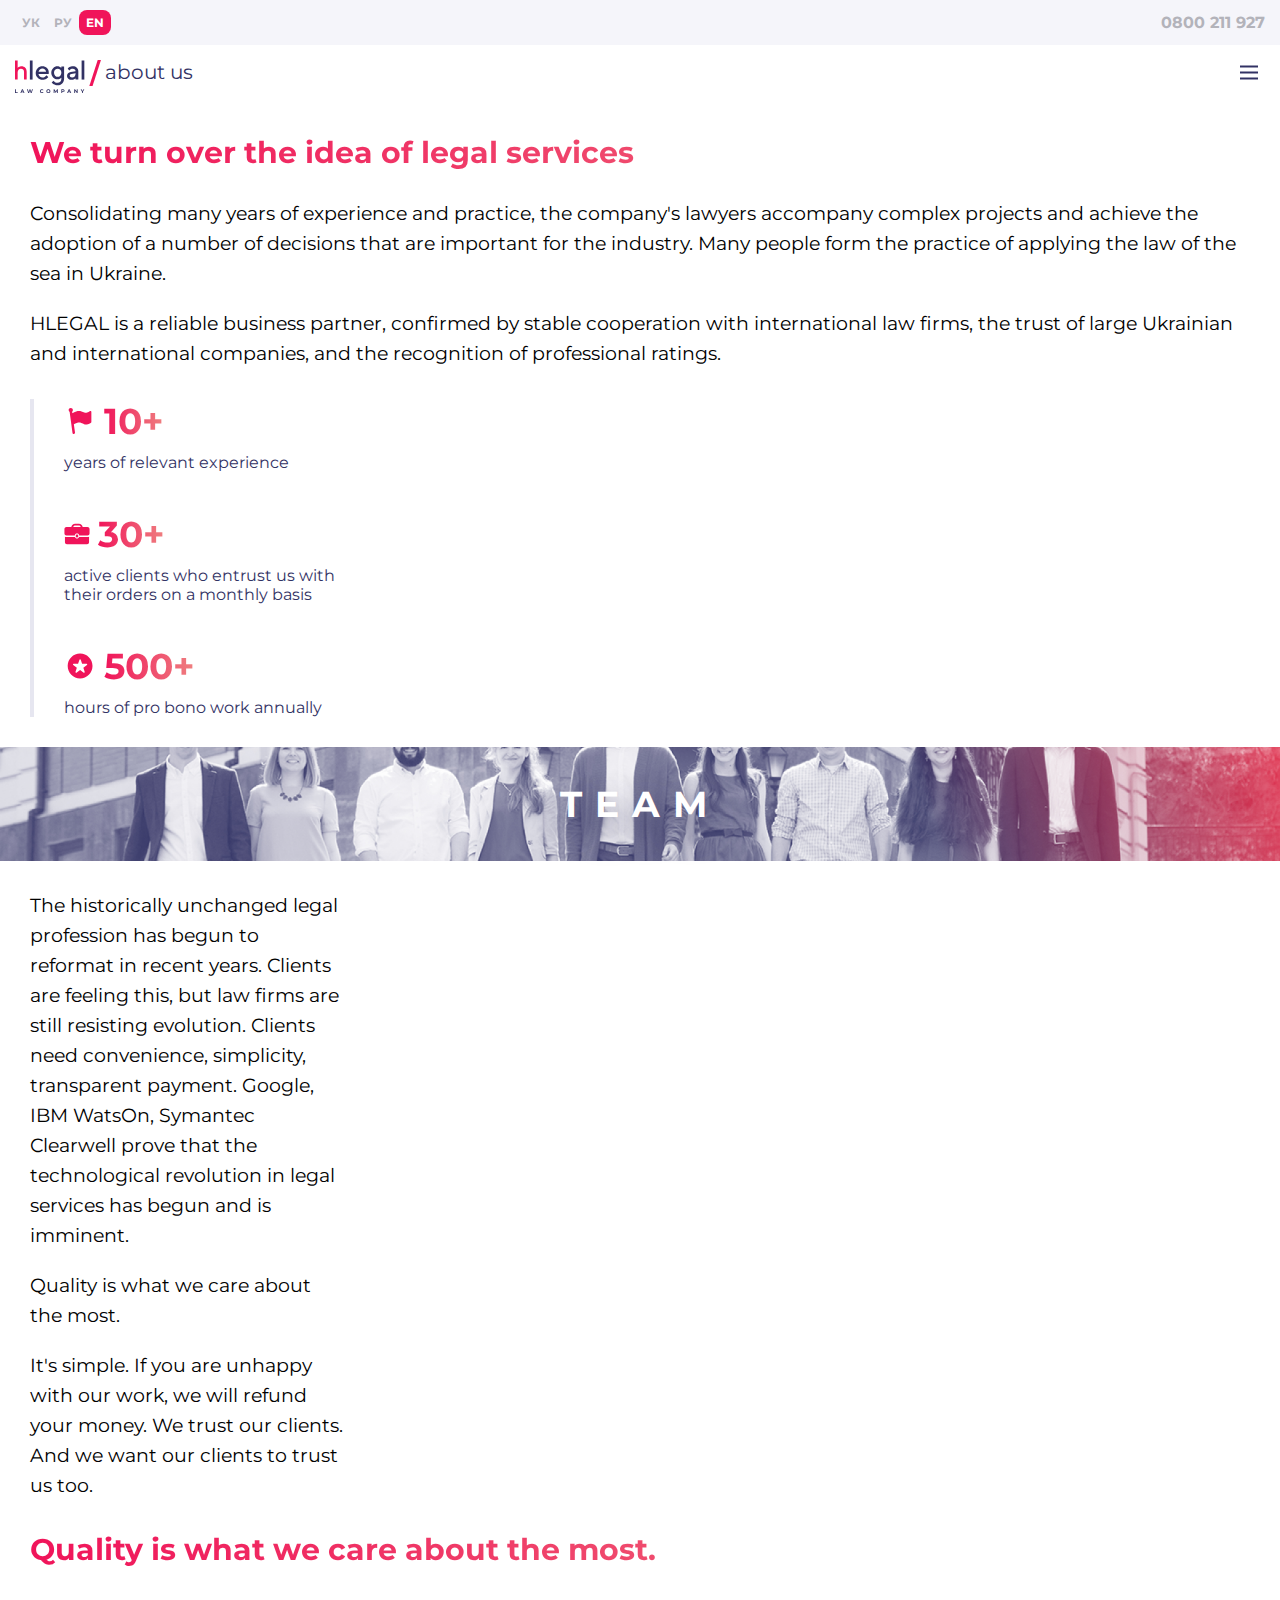
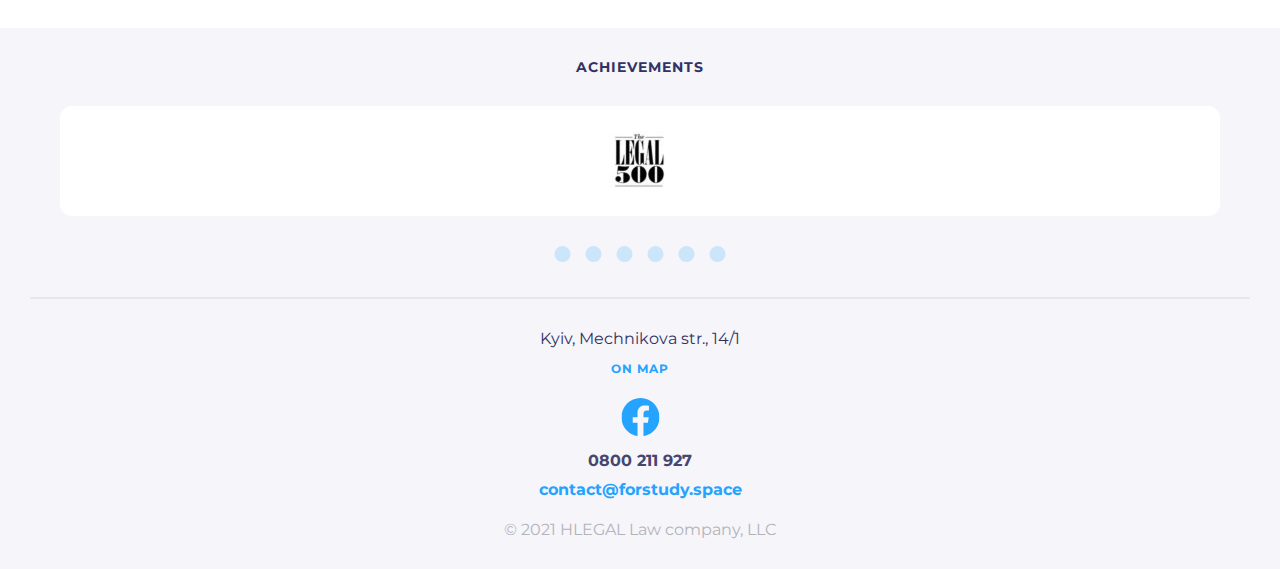
==== index.html @ 98429d93 "section-achievements footer" ====
<!DOCTYPE html>
<html lang="en">
<head>
    <meta charset="UTF-8">
    <meta name="viewport" content="width=device-width, initial-scale=1.0">
    <title>About Page</title>
    <link rel="stylesheet" href="./src/css/style.css">
</head>
<body>
    <header class="header">
        <div class="header-top">
            <div class="header-top-language">
                <ul class="language-list">
                    <li class="language-list-item">ук</li>
                    <li class="language-list-item">ру</li>
                    <li class="language-list-item language-list-item--active">en</li>
                </ul>
            </div>
            <div class="header-top-contact">
                <ul class="contact-list">
                    <svg xmlns="http://www.w3.org/2000/svg" width="6" height="7" viewBox="0 0 6 7" fill="none">
                      <circle cx="3" cy="3.5" r="3" fill="#E6E6F0"/>
                    </svg>
                    <li class="contact-list-item contact-list-item--address">
                        <a class="contact-list-item-link" href="#">Kyiv, Mechnikova str., 14/1</a>
                    </li>
                    <svg xmlns="http://www.w3.org/2000/svg" width="6" height="7" viewBox="0 0 6 7" fill="none">
                      <circle cx="3" cy="3.5" r="3" fill="#E6E6F0"/>
                    </svg>
                    <li class="contact-list-item contact-list-item--tel">
                        <a class="contact-list-item-link" href="tel:0800 211 927">0800 211 927</a>
                    </li>
                    <svg xmlns="http://www.w3.org/2000/svg" width="6" height="7" viewBox="0 0 6 7" fill="none">
                      <circle cx="3" cy="3.5" r="3" fill="#E6E6F0"/>
                    </svg>
                    <li class="contact-list-item contact-list-item--icon">
                        <a class="contact-list-item-link" href="">
                            <svg xmlns="http://www.w3.org/2000/svg" width="24" height="25" viewBox="0 0 24 25" fill="none">
                              <g clip-path="url(#clip0_169549_2924)">
                                <path d="M24 12.5733C24 5.90541 18.6274 0.5 12 0.5C5.37258 0.5 0 5.90541 0 12.5733C0 18.5995 4.38823 23.5943 10.125 24.5V16.0633H7.07813V12.5733H10.125V9.91343C10.125 6.88755 11.9165 5.21615 14.6576 5.21615C15.9705 5.21615 17.3438 5.45195 17.3438 5.45195V8.42313H15.8306C14.3399 8.42313 13.875 9.35379 13.875 10.3086V12.5733H17.2031L16.6711 16.0633H13.875V24.5C19.6118 23.5943 24 18.5995 24 12.5733Z" fill="#B3B3BA"/>
                              </g>
                              <defs>
                                <clipPath id="clip0_169549_2924">
                                  <rect width="24" height="24" fill="white" transform="translate(0 0.5)"/>
                                </clipPath>
                              </defs>
                            </svg>
                        </a>
                    </li>
                </ul>
            </div>
        </div>
        <div class="header-footer">
            <div class="header-footer-logo">
                <a href="#" class="logo-link">
                    <div class="logo-link-svg">
                        <svg class="logo-link-svg-element-1" xmlns="http://www.w3.org/2000/svg" width="70" height="25" viewBox="0 0 70 25" fill="none">
                          <path d="M2.64358 0H0V19.0926H2.64358V12.0094C2.64358 10.8111 2.94164 9.86583 3.53774 9.20012C4.13384 8.53441 4.95024 8.18824 5.96102 8.18824C6.82926 8.18824 7.55495 8.50778 8.13809 9.12024C8.72124 9.74601 9.01929 10.5315 9.01929 11.4769V19.1059H11.6758V11.4769C11.6758 9.71938 11.1964 8.3347 10.2374 7.29619C9.27846 6.25768 8.02146 5.73843 6.49233 5.73843C6.05173 5.73843 5.61114 5.79168 5.1835 5.91151C4.7429 6.03134 4.39301 6.16448 4.10792 6.31094C3.82283 6.45739 3.5507 6.61717 3.30448 6.80356C3.05826 6.98996 2.8898 7.12311 2.81205 7.20299C2.7343 7.28288 2.6695 7.33613 2.64358 7.37608V0Z" fill="#F0145A"/>
                          <path d="M17.5856 0H14.8604V19.0767H17.5856V0Z" fill="#323264"/>
                          <path d="M33.6598 13.4896L33.796 12.127C33.796 10.3011 33.1965 8.77493 31.9701 7.54857C30.7438 6.32221 29.2176 5.72266 27.3917 5.72266C25.5658 5.72266 23.9851 6.37672 22.677 7.68483C21.3689 8.99295 20.7148 10.5463 20.7148 12.3995C20.7148 14.3072 21.3962 15.9423 22.7315 17.305C24.0669 18.6676 25.6748 19.3489 27.528 19.3489C28.2365 19.3489 28.8906 19.2399 29.5446 19.0491C30.1987 18.8311 30.7438 18.6131 31.1253 18.3951C31.5341 18.1498 31.9429 17.8773 32.2971 17.5775C32.6514 17.2777 32.8967 17.0597 33.0057 16.9234C33.1147 16.7872 33.1965 16.7054 33.251 16.6236L31.4796 14.8522L31.0708 15.37C30.7983 15.6971 30.335 16.0241 29.6809 16.3784C28.9996 16.7327 28.291 16.8962 27.528 16.8962C26.4651 16.8962 25.5658 16.5691 24.8027 15.8878C24.0396 15.2065 23.5764 14.4162 23.4401 13.4896H33.6598ZM27.3917 8.03912C28.4 8.03912 29.2176 8.33889 29.8989 8.9112C30.553 9.51075 30.9618 10.2466 31.1253 11.1732H23.5491C23.7944 10.2466 24.2304 9.51075 24.9117 8.9112C25.5658 8.33889 26.4106 8.03912 27.3917 8.03912Z" fill="#323264"/>
                          <path d="M46.3695 18.286C46.3695 19.4852 46.0153 20.4662 45.2794 21.2293C44.5709 21.9651 43.6715 22.3467 42.5542 22.3467C42.0637 22.3467 41.5731 22.2649 41.1098 22.1286C40.6465 21.9924 40.2922 21.8289 39.9925 21.6381C39.6927 21.4473 39.4202 21.2566 39.1476 21.0113C38.9024 20.766 38.7389 20.6025 38.6571 20.5207C38.5753 20.439 38.5208 20.3572 38.4663 20.3027L36.6949 22.0741L36.9129 22.3467C37.0492 22.5374 37.2945 22.7827 37.6215 23.0552C37.9485 23.3005 38.3301 23.573 38.7661 23.8455C39.2021 24.0908 39.7472 24.3088 40.4285 24.4996C41.1098 24.6904 41.8184 24.7994 42.5542 24.7994C44.4074 24.7994 45.9335 24.1726 47.2144 22.919C48.468 21.6381 49.0948 20.112 49.0948 18.2588V5.99518H46.3695V7.3578L45.9062 6.94902C45.6065 6.67649 45.1432 6.40397 44.4891 6.13144C43.8351 5.85892 43.1265 5.72266 42.4179 5.72266C40.7555 5.72266 39.3384 6.34946 38.112 7.63033C36.8857 8.9112 36.2861 10.4373 36.2861 12.2632C36.2861 14.0892 36.8857 15.6153 38.112 16.8962C39.3384 18.177 40.7555 18.8038 42.4179 18.8038C42.8812 18.8038 43.3173 18.7493 43.7806 18.6403C44.2166 18.5041 44.5709 18.3678 44.8707 18.2315C45.1704 18.0953 45.443 17.9318 45.6882 17.741C45.9335 17.5502 46.1243 17.414 46.1788 17.3595L46.3695 17.1687V18.286ZM39.0114 12.2632C39.0114 11.1186 39.3657 10.1648 40.1015 9.37449C40.8373 8.58417 41.7094 8.17538 42.6905 8.17538C43.6715 8.17538 44.5436 8.58417 45.2794 9.37449C45.988 10.1648 46.3695 11.1186 46.3695 12.2632C46.3695 13.4079 45.988 14.3617 45.2794 15.152C44.5436 15.9423 43.6715 16.3511 42.6905 16.3511C41.7094 16.3511 40.8373 15.9423 40.1015 15.152C39.3657 14.3617 39.0114 13.4079 39.0114 12.2632Z" fill="#323264"/>
                          <path d="M63.3195 19.0764V10.6281C63.3195 9.23823 62.8017 8.06637 61.7934 7.13979C60.7851 6.18595 59.4769 5.72266 57.869 5.72266C57.2422 5.72266 56.6154 5.80441 56.0159 5.96793C55.4163 6.1587 54.9258 6.34946 54.5715 6.56748C54.2172 6.7855 53.8629 7.03078 53.5359 7.33055C53.2089 7.60308 53.0181 7.79384 52.9091 7.90285C52.8273 8.01186 52.7456 8.09362 52.6911 8.17538L54.4625 9.94679L54.8168 9.4835C55.0348 9.18372 55.4163 8.9112 55.9886 8.61142C56.5609 8.31164 57.1877 8.17538 57.869 8.17538C58.6594 8.17538 59.3134 8.42065 59.8312 8.88394C60.349 9.34724 60.5943 9.94679 60.5943 10.6281L55.8251 11.4457C54.6533 11.6364 53.6994 12.0997 53.0454 12.8356C52.364 13.5714 52.0098 14.4707 52.0098 15.5335C52.0098 16.5419 52.4458 17.414 53.3179 18.177C54.2172 18.9674 55.3073 19.3489 56.6427 19.3489C57.106 19.3489 57.542 19.2944 57.9781 19.1581C58.4413 19.0491 58.7956 18.9129 59.0954 18.7766C59.3952 18.6403 59.6677 18.4768 59.913 18.286C60.1583 18.0953 60.3218 17.959 60.4308 17.9045C60.5125 17.8228 60.567 17.741 60.5943 17.7137V19.0764H63.3195ZM57.0515 16.8962C56.3429 16.8962 55.7706 16.7327 55.3618 16.4056C54.9258 16.0786 54.735 15.6971 54.735 15.261C54.735 14.7977 54.8713 14.3889 55.1711 14.0892C55.4708 13.7894 55.8796 13.5714 56.3702 13.4896L60.5943 12.8083V13.0808C60.5943 14.3072 60.2945 15.2338 59.6677 15.9151C59.0409 16.5691 58.1688 16.8962 57.0515 16.8962Z" fill="#323264"/>
                          <path d="M69.3337 0H66.6084V19.0767H69.3337V0Z" fill="#323264"/>
                        </svg>
                        <svg class="logo-link-svg-element-2" xmlns="http://www.w3.org/2000/svg" width="12" height="26" viewBox="0 0 12 26" fill="none">
                          <path fill-rule="evenodd" clip-rule="evenodd" d="M8.72827 0H11.9505L3.55574 26H0.333496L8.72827 0Z" fill="#F0145A"/>
                        </svg>
                        <svg class="logo-link-svg-element-3" xmlns="http://www.w3.org/2000/svg" width="70" height="5" viewBox="0 0 70 5" fill="none">
                          <path d="M0 0.329778H0.852878V3.32012H2.70078V4.01506H0V0.329778Z" fill="#323264"/>
                          <path d="M8.26752 3.22535H6.5565L6.23009 4.01506H5.35615L6.99873 0.329778H7.84108L9.48893 4.01506H8.59393L8.26752 3.22535ZM7.99902 2.5778L7.41464 1.16686L6.83026 2.5778H7.99902Z" fill="#323264"/>
                          <path d="M17.8731 0.329778L16.6675 4.01506H15.7515L14.9407 1.5196L14.1036 4.01506H13.1928L11.982 0.329778H12.8664L13.6982 2.92L14.5669 0.329778H15.3566L16.199 2.94106L17.0571 0.329778H17.8731Z" fill="#323264"/>
                          <path d="M26.9457 4.07823C26.5702 4.07823 26.2297 3.99751 25.9244 3.83606C25.6225 3.6711 25.3838 3.44472 25.2084 3.15691C25.0364 2.8656 24.9504 2.53743 24.9504 2.17242C24.9504 1.8074 25.0364 1.48099 25.2084 1.19319C25.3838 0.901873 25.6225 0.675492 25.9244 0.514042C26.2297 0.349082 26.5719 0.266602 26.951 0.266602C27.2704 0.266602 27.5582 0.322758 27.8144 0.435071C28.0741 0.547385 28.2917 0.708835 28.4672 0.919422L27.9197 1.42483C27.6705 1.13703 27.3616 0.993128 26.9931 0.993128C26.7649 0.993128 26.5614 1.04402 26.3824 1.1458C26.2034 1.24408 26.063 1.38271 25.9612 1.56171C25.8629 1.74071 25.8138 1.94428 25.8138 2.17242C25.8138 2.40055 25.8629 2.60412 25.9612 2.78312C26.063 2.96212 26.2034 3.10251 26.3824 3.20429C26.5614 3.30257 26.7649 3.35171 26.9931 3.35171C27.3616 3.35171 27.6705 3.20605 27.9197 2.91474L28.4672 3.42015C28.2917 3.63424 28.0741 3.79745 27.8144 3.90976C27.5547 4.02208 27.2651 4.07823 26.9457 4.07823Z" fill="#323264"/>
                          <path d="M33.3831 4.07823C33.0005 4.07823 32.6548 3.99575 32.3459 3.83079C32.0406 3.66583 31.8002 3.43945 31.6247 3.15165C31.4527 2.86034 31.3667 2.53393 31.3667 2.17242C31.3667 1.81091 31.4527 1.48625 31.6247 1.19845C31.8002 0.907138 32.0406 0.679002 32.3459 0.514042C32.6548 0.349082 33.0005 0.266602 33.3831 0.266602C33.7657 0.266602 34.1096 0.349082 34.415 0.514042C34.7203 0.679002 34.9607 0.907138 35.1362 1.19845C35.3117 1.48625 35.3995 1.81091 35.3995 2.17242C35.3995 2.53393 35.3117 2.86034 35.1362 3.15165C34.9607 3.43945 34.7203 3.66583 34.415 3.83079C34.1096 3.99575 33.7657 4.07823 33.3831 4.07823ZM33.3831 3.35171C33.6007 3.35171 33.7972 3.30257 33.9727 3.20429C34.1482 3.10251 34.2851 2.96212 34.3834 2.78312C34.4852 2.60412 34.5361 2.40055 34.5361 2.17242C34.5361 1.94428 34.4852 1.74071 34.3834 1.56171C34.2851 1.38271 34.1482 1.24408 33.9727 1.1458C33.7972 1.04402 33.6007 0.993128 33.3831 0.993128C33.1655 0.993128 32.9689 1.04402 32.7934 1.1458C32.618 1.24408 32.4793 1.38271 32.3775 1.56171C32.2793 1.74071 32.2301 1.94428 32.2301 2.17242C32.2301 2.40055 32.2793 2.60412 32.3775 2.78312C32.4793 2.96212 32.618 3.10251 32.7934 3.20429C32.9689 3.30257 33.1655 3.35171 33.3831 3.35171Z" fill="#323264"/>
                          <path d="M42.0264 4.01506L42.0211 1.80389L40.9366 3.62547H40.5523L39.473 1.85127V4.01506H38.6728V0.329778H39.3782L40.7576 2.61992L42.1159 0.329778H42.8161L42.8266 4.01506H42.0264Z" fill="#323264"/>
                          <path d="M47.9285 0.329778C48.2549 0.329778 48.5374 0.384179 48.7761 0.492983C49.0183 0.601786 49.2043 0.756217 49.3342 0.956275C49.464 1.15633 49.529 1.39324 49.529 1.66701C49.529 1.93726 49.464 2.17417 49.3342 2.37774C49.2043 2.5778 49.0183 2.73223 48.7761 2.84103C48.5374 2.94633 48.2549 2.99897 47.9285 2.99897H47.1862V4.01506H46.3333V0.329778H47.9285ZM47.8811 2.30403C48.1373 2.30403 48.3321 2.24963 48.4655 2.14083C48.5989 2.02852 48.6656 1.87057 48.6656 1.66701C48.6656 1.45993 48.5989 1.30199 48.4655 1.19319C48.3321 1.08087 48.1373 1.02472 47.8811 1.02472H47.1862V2.30403H47.8811Z" fill="#323264"/>
                          <path d="M55.0121 3.22535H53.3011L52.9747 4.01506H52.1008L53.7433 0.329778H54.5857L56.2335 4.01506H55.3385L55.0121 3.22535ZM54.7436 2.5778L54.1592 1.16686L53.5749 2.5778H54.7436Z" fill="#323264"/>
                          <path d="M62.6281 0.329778V4.01506H61.9279L60.0906 1.77757V4.01506H59.2482V0.329778H59.9537L61.7858 2.56727V0.329778H62.6281Z" fill="#323264"/>
                          <path d="M67.9013 2.70941V4.01506H67.0485V2.69888L65.6217 0.329778H66.5273L67.5117 1.96709L68.4963 0.329778H69.3333L67.9013 2.70941Z" fill="#323264"/>
                        </svg>
                    </div>
                    <h1 class="logo-link-text">about us</h1>
                </a>
            </div>
            <div class="header-footer-burger">
                <svg xmlns="http://www.w3.org/2000/svg" width="32" height="33" viewBox="0 0 32 33" fill="none">
                  <path d="M7 10.5H25" stroke="#323264" stroke-width="2"/>
                  <path d="M7 16.5H25" stroke="#323264" stroke-width="2"/>
                  <path d="M7 22.5H25" stroke="#323264" stroke-width="2"/>
                </svg>
            </div>
            <nav class="header-footer-nav">
                <ul class="nav-list">
                    <li class="nav-list-item">
                        <a class="nav-list-item-link nav-list-item-link--active" href="#">about us</a>
                    </li>
                    <li class="nav-list-item">
                        <a class="nav-list-item-link" href="#">services</a>
                    </li>
                    <li class="nav-list-item">
                        <a class="nav-list-item-link" href="#">team</a>
                    </li>
                    <li class="nav-list-item">
                        <a class="nav-list-item-link" href="#">publications</a>
                    </li>
                    <li class="nav-list-item">
                        <a class="nav-list-item-link" href="#">contact</a>
                    </li>
                </ul>
            </nav>
        </div>
    </header>

    <section class="section-info">
        <main class="section-info-main">
            <h2 class="main-header">We turn over the idea of legal services</h2>
            <div class="main-header-text">
                <p>Consolidating many years of experience and practice, the company's lawyers accompany complex projects and achieve the adoption of a number of decisions that are important for the industry. Many people form the practice of applying the law of the sea in Ukraine.</p>
                <p>HLEGAL is a reliable business partner, confirmed by stable cooperation with international law firms, the trust of large Ukrainian and international companies, and the recognition of professional ratings.</p>
            </div>
        </main>
        <aside class="section-info-aside">
            <div class="border-left"></div>
            <ul class="aside-list">
                <li class="aside-list-item">
                    <div class="aside-list-item-icon-info">
                    <svg xmlns="http://www.w3.org/2000/svg" width="32" height="32" viewBox="0 0 32 32" fill="none">
                      <path d="M27.1137 6.3054C26.9447 6.1374 26.7457 6.0529 26.5157 6.0529C26.4012 6.0529 26.1597 6.1469 25.7927 6.3324C25.4252 6.5184 25.0352 6.7254 24.6247 6.9564C24.2132 7.1859 23.7262 7.3939 23.1642 7.5799C22.6027 7.7654 22.0827 7.8594 21.6042 7.8594C21.1622 7.8594 20.7722 7.7754 20.4362 7.6069C19.3217 7.0849 18.3522 6.6954 17.5292 6.4384C16.7062 6.1819 15.8212 6.0529 14.8737 6.0529C13.2377 6.0529 11.3742 6.5849 9.28524 7.6469C8.85424 7.8619 8.54524 8.0284 8.34524 8.1504L8.14674 6.6949C8.59524 6.3054 8.88474 5.7379 8.88474 5.0974C8.88474 3.9239 7.93374 2.9729 6.76024 2.9729C5.58674 2.9729 4.63574 3.9239 4.63574 5.0974C4.63574 5.8629 5.04474 6.5284 5.65174 6.9024L8.52174 27.9474C8.60724 28.5739 9.14324 29.0284 9.75874 29.0284C9.81474 29.0284 9.87174 29.0249 9.92924 29.0174C10.6132 28.9234 11.0922 28.2939 10.9987 27.6099L9.84524 19.1514C11.9382 18.1129 13.7487 17.5894 15.2717 17.5894C15.9182 17.5894 16.5487 17.6859 17.1632 17.8809C17.7782 18.0764 18.2897 18.2884 18.6967 18.5179C19.1037 18.7479 19.5842 18.9609 20.1367 19.1549C20.6902 19.3499 21.2367 19.4474 21.7762 19.4474C23.1392 19.4474 24.7717 18.9339 26.6742 17.9074C26.9132 17.7834 27.0882 17.6614 27.1987 17.5419C27.3092 17.4224 27.3647 17.2524 27.3647 17.0314V6.9029C27.3647 6.6734 27.2812 6.4739 27.1137 6.3054Z" fill="#F0145A"/>
                    </svg>
                    <h3 class="icon-info-number">10+</h3>
                    </div>
                    <span class="aside-list-item-text">years of relevant experience</span>
                </li>
                <li class="aside-list-item">
                    <div class="aside-list-item-icon-info">
                    <svg xmlns="http://www.w3.org/2000/svg" width="26" height="22" viewBox="0 0 26 22" fill="none">
                      <path d="M14.2321 13.332V12.774C14.2321 12.0935 13.6806 11.542 13.0006 11.542C12.3201 11.542 11.7686 12.0935 11.7686 12.774V13.332C11.7686 14.0125 12.3201 14.564 13.0006 14.564C13.6801 14.564 14.2321 14.0125 14.2321 13.332Z" fill="#F0145A"/>
                      <path d="M15.0769 14.0136C14.8039 14.9071 13.9814 15.5631 13.0004 15.5631C12.0189 15.5631 11.1964 14.9071 10.9234 14.0136H2.43886C1.90336 14.0136 1.39736 13.8891 0.943359 13.6731V19.3066C0.943359 20.4066 1.84336 21.3066 2.94336 21.3066H23.0564C24.1564 21.3066 25.0564 20.4066 25.0564 19.3066V13.6736C24.6019 13.8896 24.0964 14.0141 23.5609 14.0141H15.0769V14.0136Z" fill="#F0145A"/>
                      <path d="M23.4775 3.8976H18.677C18.387 2.0846 16.8165 0.693604 14.923 0.693604H11.0765C9.18297 0.693604 7.61297 2.0846 7.32247 3.8976H2.52247C1.37647 3.8976 0.438965 4.7976 0.438965 5.8976V10.5141C0.438965 11.6186 1.33447 12.5141 2.43897 12.5141H10.829C10.8575 11.9386 11.1045 11.4216 11.495 11.0476C11.507 11.0361 11.521 11.0271 11.5335 11.0161C11.62 10.9366 11.71 10.8616 11.8085 10.7966C11.8435 10.7731 11.8835 10.7571 11.92 10.7361C12.001 10.6896 12.081 10.6411 12.1685 10.6051C12.237 10.5766 12.311 10.5601 12.383 10.5386C12.445 10.5201 12.504 10.4956 12.5685 10.4826C12.708 10.4541 12.8525 10.4391 13 10.4391C13.148 10.4391 13.292 10.4546 13.4315 10.4826C13.4955 10.4956 13.5545 10.5201 13.6165 10.5386C13.6885 10.5601 13.7625 10.5766 13.831 10.6056C13.918 10.6416 13.9975 10.6896 14.0785 10.7361C14.1155 10.7576 14.1555 10.7736 14.191 10.7971C14.2895 10.8616 14.379 10.9366 14.4655 11.0161C14.478 11.0276 14.4925 11.0366 14.5045 11.0486C14.8955 11.4226 15.142 11.9396 15.1705 12.5151H23.5605C24.665 12.5151 25.5605 11.6196 25.5605 10.5151V5.8986C25.561 4.7976 24.6235 3.8976 23.4775 3.8976ZM9.24797 3.8976C9.50297 3.1271 10.2215 2.5656 11.0765 2.5656H14.923C15.778 2.5656 16.4965 3.1271 16.7515 3.8976H9.24797Z" fill="#F0145A"/>
                    </svg>
                    <h3 class="icon-info-number">30+</h3>
                    </div>
                    <span class="aside-list-item-text">active clients who entrust us with their orders on a monthly basis</span>
                </li>
                <li class="aside-list-item">
                    <div class="aside-list-item-icon-info">
                    <svg xmlns="http://www.w3.org/2000/svg" width="32" height="32" viewBox="0 0 32 32" fill="none">
                      <path d="M16.0971 3.55298C9.25258 3.55298 3.68408 9.12148 3.68408 15.966C3.68408 22.811 9.25258 28.38 16.0971 28.38C22.9416 28.38 28.5101 22.811 28.5101 15.966C28.5106 9.12148 22.9421 3.55298 16.0971 3.55298ZM22.9556 15.0585V15.059L19.3621 17.659L20.7461 21.889C20.7681 21.955 20.7796 22.0255 20.7796 22.0975C20.7796 22.467 20.4806 22.767 20.1111 22.767C19.9641 22.767 19.8291 22.72 19.7191 22.6405L16.0976 20.021L12.4761 22.6405C12.3661 22.72 12.2311 22.767 12.0846 22.767C11.7146 22.767 11.4151 22.4675 11.4151 22.0975C11.4151 22.025 11.4271 21.955 11.4491 21.889L12.8336 17.659L9.24008 15.059V15.0585C9.07208 14.9375 8.96308 14.74 8.96308 14.517C8.96308 14.1475 9.26208 13.8485 9.63208 13.8485H14.0806L15.4581 9.63798C15.5421 9.36448 15.7966 9.16548 16.0981 9.16548C16.3991 9.16548 16.6541 9.36448 16.7376 9.63798L18.1151 13.8485H22.5636C22.9331 13.8485 23.2326 14.1475 23.2326 14.517C23.2321 14.74 23.1231 14.9375 22.9556 15.0585Z" fill="#F0145A"/>
                    </svg>
                    <h3 class="icon-info-number">500+</h3>
                    </div>
                    <span class="aside-list-item-text">hours of pro bono work annually</span>
                </li>
            </ul>
        </aside>
    </section>

    <section class="section-team">
        <div class="section-team-container">
             <h2 class="section-team-container-header">team</h2>
        </div>
    </section>

    <section class="section-info-more">
        <div class="more-header-text">
            <p>The historically unchanged legal profession has begun to reformat in recent years. Clients are feeling this, but law firms are still resisting evolution. Clients need convenience, simplicity, transparent payment. Google, IBM WatsOn, Symantec Clearwell prove that the technological revolution in legal services has begun and is imminent.</p>
            <p>Quality is what we care about the most.</p>
            <p>It's simple. If you are unhappy with our work, we will refund your money. We trust our clients. And we want our clients to trust us too.</p>
        </div>
        <h2 class="more-header">Quality is what we care about the most.</h2>
    </section>

    <section class="section-achievements">
        <div class="achievements-container">
            <h4 class="achievements-container-header">achievements</h4>
            <div class="achievements-container-card">
                <img src="./img/Achievment-1.png" alt="Achievements-1" class="achievements-container-card-img achievements-container-card-img1">
                <img src="./img/Achievment-2.png" alt="Achievements-2" class="achievements-container-card-img achievements-container-card-img2">
                <img src="./img/Achievment-3.png" alt="Achievements-3" class="achievements-container-card-img achievements-container-card-img3">
                <img src="./img/Achievment-4.png" alt="Achievements-4" class="achievements-container-card-img achievements-container-card-img4">
            </div>
            <ul class="achievements-container-switch-list">
                <li class="achievements-container-switch-list-item achievements-container-switch-list-item--active">
                    <svg class="achievements-container-switch-list-item-elements1 achievements-container-switch-list-item-elements1__active" xmlns="http://www.w3.org/2000/svg" width="17" height="17" viewBox="0 0 17 17" fill="none">
                      <circle opacity="0.2" cx="8.5" cy="8.0625" r="8" fill="#24A3FF"/>
                    </svg>
                </li>
                <li class="achievements-container-switch-list-item">
                    <svg class="achievements-container-switch-list-item-elements2" xmlns="http://www.w3.org/2000/svg" width="17" height="17" viewBox="0 0 17 17" fill="none">
                      <circle opacity="0.2" cx="8.5" cy="8.0625" r="8" fill="#24A3FF"/>
                    </svg>
                </li>
                <li class="achievements-container-switch-list-item">
                    <svg class="achievements-container-switch-list-item-elements3" xmlns="http://www.w3.org/2000/svg" width="17" height="17" viewBox="0 0 17 17" fill="none">
                      <circle opacity="0.2" cx="8.5" cy="8.0625" r="8" fill="#24A3FF"/>
                    </svg>
                </li>
                <li class="achievements-container-switch-list-item">
                    <svg class="achievements-container-switch-list-item-elements4" xmlns="http://www.w3.org/2000/svg" width="17" height="17" viewBox="0 0 17 17" fill="none">
                      <circle opacity="0.2" cx="8.5" cy="8.0625" r="8" fill="#24A3FF"/>
                    </svg>
                </li>
                <li class="achievements-container-switch-list-item">
                    <svg class="achievements-container-switch-list-item-elements5" xmlns="http://www.w3.org/2000/svg" width="17" height="17" viewBox="0 0 17 17" fill="none">
                      <circle opacity="0.2" cx="8.5" cy="8.0625" r="8" fill="#24A3FF"/>
                    </svg>
                </li>
                <li class="achievements-container-switch-list-item">
                    <svg class="achievements-container-switch-list-item-elements6" xmlns="http://www.w3.org/2000/svg" width="17" height="17" viewBox="0 0 17 17" fill="none">
                      <circle opacity="0.2" cx="8.5" cy="8.0625" r="8" fill="#24A3FF"/>
                    </svg>
                </li>
            </ul>
        </div>
    </section>

    <footer class="footer">
        <div class="footer-container">
            <div class="footer-container-contact">
                <ul class="container-contact-list-map">
                    <li class="container-contact-list-map-item container-contact-list-map-item--address">
                        <span class="container-contact-list-map-item-address">Kyiv, Mechnikova str., 14/1</span>
                    </li>
                    <li class="container-contact-list-map-item container-contact-list-map-item--link">
                        <a class="container-contact-list-map-item-link" href="#">On map</a>
                    </li>
                </ul>
                <ul class="container-contact-list">
                    <li class="container-contact-list-item">
                        <a class="container-contact-list-item-icon" href="#">
                            <svg xmlns="http://www.w3.org/2000/svg" width="39" height="39" viewBox="0 0 39 39" fill="none">
                              <g clip-path="url(#clip0_169601_1446)">
                                <path d="M38.5 19.1786C38.5 8.62107 29.9934 0.0625 19.5 0.0625C9.00658 0.0625 0.5 8.62107 0.5 19.1786C0.5 28.72 7.44803 36.6284 16.5312 38.0625V24.7044H11.707V19.1786H16.5312V14.9671C16.5312 10.1761 19.3678 7.52973 23.7078 7.52973C25.7866 7.52973 27.9609 7.90309 27.9609 7.90309V12.6075H25.5651C23.2048 12.6075 22.4688 14.081 22.4688 15.5927V19.1786H27.7383L26.8959 24.7044H22.4688V38.0625C31.552 36.6284 38.5 28.72 38.5 19.1786Z" fill="#24A3FF"/>
                              </g>
                              <defs>
                                <clipPath id="clip0_169601_1446">
                                  <rect width="38" height="38" fill="white" transform="translate(0.5 0.0625)"/>
                                </clipPath>
                              </defs>
                            </svg>
                        </a>
                    </li>
                    <li class="container-contact-list-item">
                        <a class="container-contact-list-item-number" href="tel:0800 211 927">0800 211 927</a>
                    </li>
                    <li class="container-contact-list-item">
                        <a class="container-contact-list-item-email" href="mailto:contact@forstudy.space">contact@forstudy.space</a>
                    </li>
                </ul>
                <span class="container-footer-text">© 2021 HLEGAL Law company, LLC</span>
            </div>

        </div>
    </footer>
</body>
</html>
---- src/css/style.css ----
/* Reset and base styles  */
@import url("https://fonts.googleapis.com/css2?family=Montserrat:ital,wght@0,100..900;1,100..900&family=Roboto:ital,wght@0,100..900;1,100..900&display=swap");
* {
  padding: 0px;
  margin: 0px;
  border: none;
  font-family: "Montserrat";
}

*,
*::before,
*::after {
  box-sizing: border-box;
}

/* Links */
a,
a:link,
a:visited {
  text-decoration: none;
}

a:hover {
  text-decoration: none;
}

/* Common */
aside,
nav,
footer,
header,
section,
main {
  display: block;
}

h1,
h2,
h3,
h4,
h5,
h6,
p {
  font-size: inherit;
  font-weight: inherit;
}

menu,
ul li {
  list-style: none;
}

nav,
ul li {
  list-style: none;
}

ul,
ul li {
  list-style: none;
}

img {
  vertical-align: top;
}

img,
svg {
  max-width: 100%;
  height: auto;
}

address {
  font-style: normal;
}

/* Form */
input,
textarea,
button,
select {
  font-family: inherit;
  font-size: inherit;
  color: inherit;
  background-color: transparent;
}

input::-ms-clear {
  display: none;
}

button,
input[type=submit] {
  display: inline-block;
  box-shadow: none;
  background-color: transparent;
  background: none;
  cursor: pointer;
}

input:focus,
input:active,
button:focus,
button:active {
  outline: none;
}

button::-moz-focus-inner {
  padding: 0;
  border: 0;
}

label {
  cursor: pointer;
}

legend {
  display: block;
}

body {
  background-color: #fff;
}

.header-top {
  padding: 10px 15px;
  display: flex;
  justify-content: space-between;
  align-items: center;
  background-color: #F5F5FA;
}
.header-top-language .language-list {
  display: flex;
}
.header-top-language .language-list-item {
  padding: 5px 7px;
  text-transform: uppercase;
  color: #B3B3BA;
  font-size: 12px;
  font-weight: 700;
  line-height: normal;
}
.header-top-language .language-list-item--active {
  border-radius: 8px;
  background-color: #F0145A;
  color: #fff;
}
.header-top-contact .contact-list {
  display: flex;
  align-items: center;
  gap: 6px;
}
.header-top-contact .contact-list-item--address .contact-list-item-link {
  display: none;
  color: #B3B3BA;
  font-size: 16px;
  font-weight: 400;
  line-height: normal;
}
.header-top-contact .contact-list-item--tel .contact-list-item-link {
  color: #B3B3BA;
  font-size: 16px;
  font-weight: 700;
  line-height: normal;
}
.header-top-contact .contact-list-item--icon {
  display: none;
}
.header-top-contact .contact-list > svg {
  display: none;
}
.header-footer {
  padding: 0 15px;
  display: flex;
  justify-content: space-between;
  align-items: center;
}
.header-footer-logo .logo-link {
  padding: 15px 0 10px 0;
  display: flex;
  align-items: flex-start;
  gap: 4px;
}
.header-footer-logo .logo-link-svg {
  max-width: 86px;
  display: flex;
  justify-content: start;
  flex-wrap: wrap;
  column-gap: 4px;
  row-gap: 3.47px;
}
.header-footer-logo .logo-link-text {
  color: #323264;
  font-size: 20px;
  font-weight: 400;
  line-height: normal;
}
.header-footer-nav {
  display: none;
}
.header-footer-nav .nav-list {
  display: flex;
  gap: 15px;
}

.section-info {
  padding: 30px 30px 0;
  display: flex;
  flex-direction: column;
  gap: 30px;
}
.section-info-main {
  display: flex;
  flex-direction: column;
  gap: 28px;
}
.section-info-main .main-header {
  background: linear-gradient(90deg, #F0145A, #EF8080);
  background-clip: text;
  -webkit-background-clip: text;
  -webkit-text-fill-color: transparent;
  font-size: 30px;
  font-weight: 700;
  line-height: normal;
}
.section-info-main .main-header-text {
  display: flex;
  flex-direction: column;
  gap: 20px;
  color: #000;
  font-size: 19px;
  font-weight: 400;
  line-height: 30px;
}
.section-info-aside {
  border-left: 4px solid #E6E6F0;
}
.section-info-aside .aside-list {
  margin-left: 30px;
  max-width: 281px;
  display: flex;
  flex-direction: column;
  gap: 40px;
}
.section-info-aside .aside-list-item {
  display: flex;
  flex-direction: column;
  gap: 10px;
}
.section-info-aside .aside-list-item-icon-info {
  display: flex;
  gap: 8px;
}
.section-info-aside .aside-list-item-icon-info .icon-info-number {
  background: linear-gradient(90deg, #F0145A, #EF8080);
  background-clip: text;
  -webkit-background-clip: text;
  -webkit-text-fill-color: transparent;
  font-size: 36px;
  font-weight: 700;
  line-height: normal;
}
.section-info-aside .aside-list-item-text {
  color: #323264;
  font-size: 16px;
  font-weight: 400;
  line-height: normal;
}

.section-team {
  padding-top: 30px;
}
.section-team-container {
  min-width: 375px;
  min-height: 114px;
  background: url(../../img/Team.jpg) center center/cover no-repeat;
  display: flex;
  justify-content: center;
  align-items: center;
}
.section-team-container-header {
  color: #FFF;
  text-shadow: 0px 15px 30px rgba(40, 40, 86, 0.8);
  font-size: 36px;
  font-style: normal;
  font-weight: 700;
  line-height: normal;
  letter-spacing: 13px;
  text-transform: uppercase;
}

.section-info-more {
  padding: 30px 30px 0;
  display: flex;
  flex-direction: column;
  gap: 30px;
}
.section-info-more .more-header-text {
  max-width: 315px;
  display: flex;
  flex-direction: column;
  gap: 20px;
  color: #000;
  font-size: 19px;
  font-style: normal;
  font-weight: 400;
  line-height: 30px;
}
.section-info-more .more-header {
  background: linear-gradient(90deg, #F0145A, #EF8080);
  background-clip: text;
  -webkit-background-clip: text;
  -webkit-text-fill-color: transparent;
  font-size: 30px;
  font-weight: 700;
  line-height: normal;
}

.section-achievements {
  padding-top: 60px;
}
.section-achievements .achievements-container {
  padding: 30px 60px;
  background-color: #F5F5FA;
  display: flex;
  flex-direction: column;
  gap: 30px;
}
.section-achievements .achievements-container-header {
  color: #323264;
  text-align: center;
  font-size: 14px;
  font-weight: 700;
  line-height: normal;
  letter-spacing: 1px;
  text-transform: uppercase;
}
.section-achievements .achievements-container-card {
  padding: 25px 0;
  background-color: #FFF;
  border-radius: 12px;
  display: flex;
  justify-content: center;
  align-items: center;
}
.section-achievements .achievements-container-card-img2 {
  display: none;
}
.section-achievements .achievements-container-card-img3 {
  display: none;
}
.section-achievements .achievements-container-card-img4 {
  display: none;
}
.section-achievements .achievements-container-switch-list {
  display: flex;
  justify-content: center;
  align-items: center;
  gap: 14px;
}

.footer {
  padding: 0 30px 30px;
  background-color: #F5F5FA;
}
.footer-container {
  padding-top: 30px;
  border-top: 2px solid #E6E6F0;
}
.footer-container-contact {
  display: flex;
  flex-direction: column;
  justify-content: center;
  align-items: center;
  gap: 21px;
}
.footer-container-contact .container-contact-list-map {
  display: flex;
  flex-direction: column;
  justify-content: center;
  align-items: center;
  gap: 10px;
}
.footer-container-contact .container-contact-list-map-item--address {
  color: #323264;
  font-size: 16px;
  font-weight: 400;
  line-height: normal;
}
.footer-container-contact .container-contact-list-map-item--link .container-contact-list-map-item-link {
  color: #24A3FF;
  font-size: 12px;
  font-weight: 700;
  line-height: normal;
  letter-spacing: 1px;
  text-transform: uppercase;
}
.footer-container-contact .container-contact-list {
  display: flex;
  flex-direction: column;
  justify-content: center;
  align-items: center;
  gap: 10px;
}
.footer-container-contact .container-contact-list-item-number {
  color: #46466E;
  text-align: right;
  font-size: 16px;
  font-style: normal;
  font-weight: 700;
  line-height: normal;
}
.footer-container-contact .container-contact-list-item-email {
  color: #24A3FF;
  font-size: 16px;
  font-weight: 700;
  line-height: normal;
}
.footer-container-contact .container-footer-text {
  color: var(--Grey-Text, #B3B3BA);
  font-size: 16px;
  font-weight: 400;
  line-height: normal;
}/*# sourceMappingURL=style.css.map */
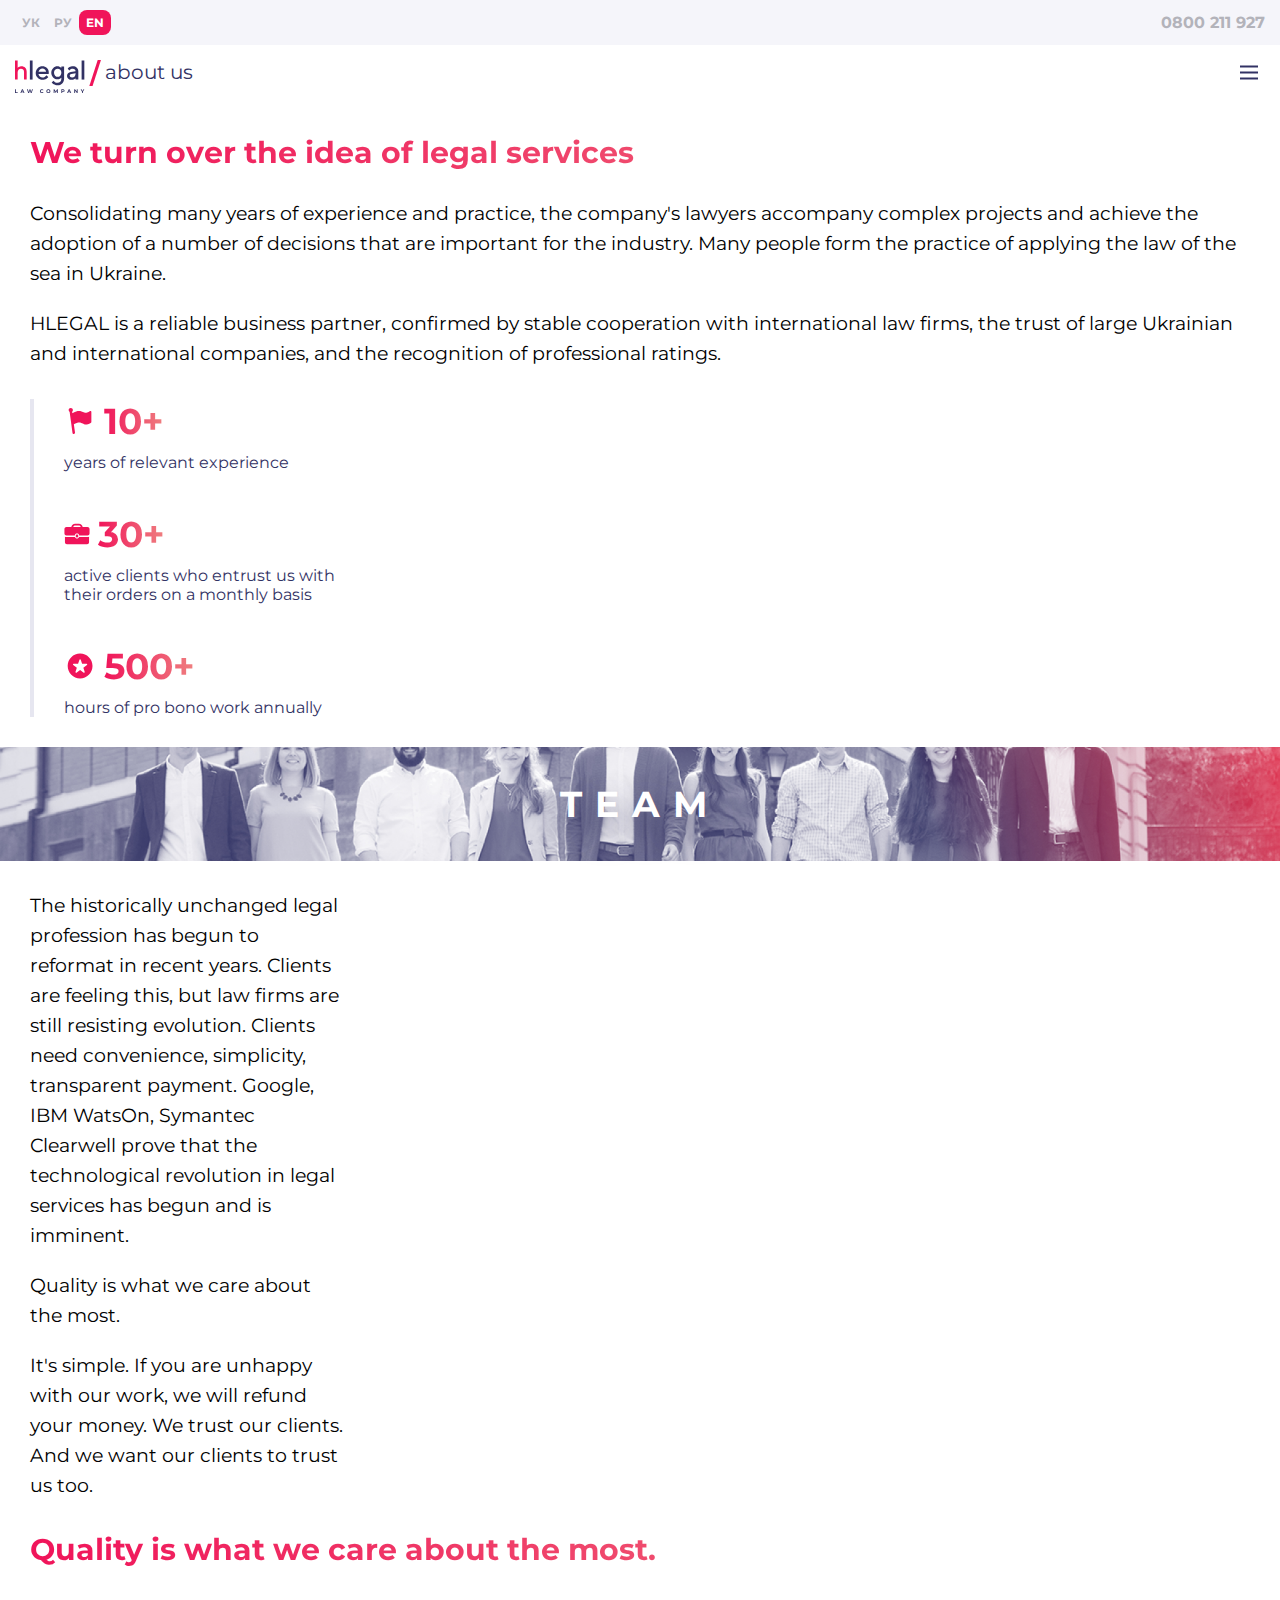
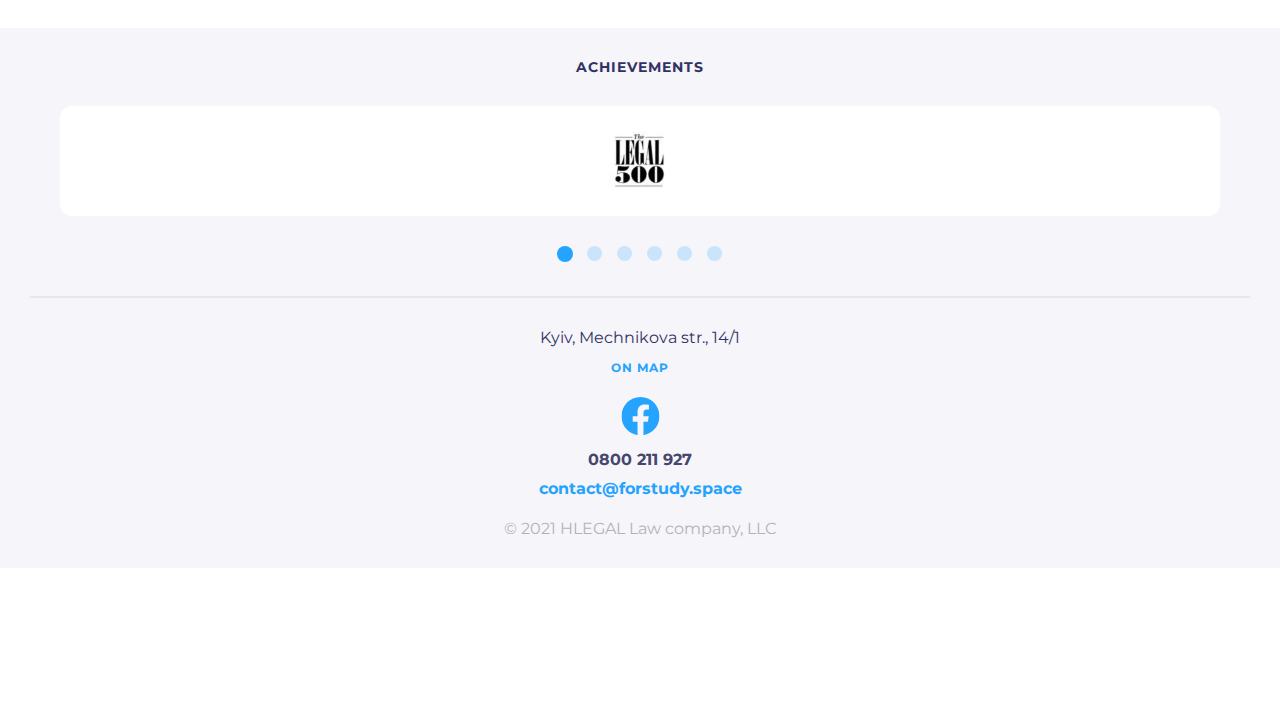
==== commit 9e6345cd: "hover achievements-container-switch-list" ====
--- a/index.html
+++ b/index.html
@@ -179,34 +179,35 @@
                 <img src="./img/Achievment-4.png" alt="Achievements-4" class="achievements-container-card-img achievements-container-card-img4">
             </div>
             <ul class="achievements-container-switch-list">
-                <li class="achievements-container-switch-list-item achievements-container-switch-list-item--active">
-                    <svg class="achievements-container-switch-list-item-elements1 achievements-container-switch-list-item-elements1__active" xmlns="http://www.w3.org/2000/svg" width="17" height="17" viewBox="0 0 17 17" fill="none">
-                      <circle opacity="0.2" cx="8.5" cy="8.0625" r="8" fill="#24A3FF"/>
-                    </svg>
-                </li>
-                <li class="achievements-container-switch-list-item">
-                    <svg class="achievements-container-switch-list-item-elements2" xmlns="http://www.w3.org/2000/svg" width="17" height="17" viewBox="0 0 17 17" fill="none">
-                      <circle opacity="0.2" cx="8.5" cy="8.0625" r="8" fill="#24A3FF"/>
-                    </svg>
-                </li>
-                <li class="achievements-container-switch-list-item">
-                    <svg class="achievements-container-switch-list-item-elements3" xmlns="http://www.w3.org/2000/svg" width="17" height="17" viewBox="0 0 17 17" fill="none">
-                      <circle opacity="0.2" cx="8.5" cy="8.0625" r="8" fill="#24A3FF"/>
-                    </svg>
-                </li>
-                <li class="achievements-container-switch-list-item">
-                    <svg class="achievements-container-switch-list-item-elements4" xmlns="http://www.w3.org/2000/svg" width="17" height="17" viewBox="0 0 17 17" fill="none">
-                      <circle opacity="0.2" cx="8.5" cy="8.0625" r="8" fill="#24A3FF"/>
-                    </svg>
-                </li>
-                <li class="achievements-container-switch-list-item">
-                    <svg class="achievements-container-switch-list-item-elements5" xmlns="http://www.w3.org/2000/svg" width="17" height="17" viewBox="0 0 17 17" fill="none">
-                      <circle opacity="0.2" cx="8.5" cy="8.0625" r="8" fill="#24A3FF"/>
-                    </svg>
-                </li>
-                <li class="achievements-container-switch-list-item">
-                    <svg class="achievements-container-switch-list-item-elements6" xmlns="http://www.w3.org/2000/svg" width="17" height="17" viewBox="0 0 17 17" fill="none">
-                      <circle opacity="0.2" cx="8.5" cy="8.0625" r="8" fill="#24A3FF"/>
+                <li class="achievements-container-switch-list-item">
+                    <svg class="achievements-container-switch-list-item-elements--active" xmlns="http://www.w3.org/2000/svg" width="16" height="16" viewBox="0 0 16 16" fill="none">
+                        <circle cx="8" cy="8" r="8" fill="#24A3FF"></circle>
+                    </svg>
+                </li>
+                <li class="achievements-container-switch-list-item">
+                    <svg class="achievements-container-switch-list-item-elements " xmlns="http://www.w3.org/2000/svg" width="16" height="16" viewBox="0 0 17 17" fill="none">
+                        <circle cx="8" cy="8" r="8"></circle>
+                    </svg>
+                </li>
+                <li class="achievements-container-switch-list-item">
+                    <svg class="achievements-container-switch-list-item-elements" xmlns="http://www.w3.org/2000/svg" width="16" height="16" viewBox="0 0 17 17" fill="none">
+                        <circle cx="8" cy="8" r="8"></circle>
+                    </svg>
+                </li>
+                <li class="achievements-container-switch-list-item">
+                    <svg class="achievements-container-switch-list-item-elements" xmlns="http://www.w3.org/2000/svg" width="16" height="16" viewBox="0 0 17 17" fill="none">
+                        <circle cx="8" cy="8" r="8"></circle>
+                    </svg>
+                </li>
+                <li class="achievements-container-switch-list-item">
+                    <svg class="achievements-container-switch-list-item-elements" xmlns="http://www.w3.org/2000/svg" width="16" height="16" viewBox="0 0 17 17" fill="none">
+                        <circle cx="8" cy="8" r="8"></circle>
+                    </svg>
+                </li>
+                <li class="achievements-container-switch-list-item">
+                    <svg class="achievements-container-switch-list-item-elements" xmlns="http://www.w3.org/2000/svg" width="16" height="16" viewBox="0 0 17 17" fill="none">
+                        <circle cx="8" cy="8" r="8"></circle>
+                      <circle opacity="0.2" cx="8.5" cy="8.0625" r="8"/>
                     </svg>
                 </li>
             </ul>
@@ -253,3 +254,5 @@
     </footer>
 </body>
 </html>
+<svg class="switch1-bottom__about"
+            </svg>
--- a/src/css/style.css
+++ b/src/css/style.css
@@ -358,6 +358,15 @@
   align-items: center;
   gap: 14px;
 }
+.section-achievements .achievements-container-switch-list-item-elements {
+  opacity: 0.2;
+  fill: #24A3FF;
+}
+.section-achievements .achievements-container-switch-list-item:hover svg.achievements-container-switch-list-item-elements {
+  transition: all 0.4s ease;
+  opacity: 1;
+  fill: #24A3FF;
+}
 
 .footer {
   padding: 0 30px 30px;
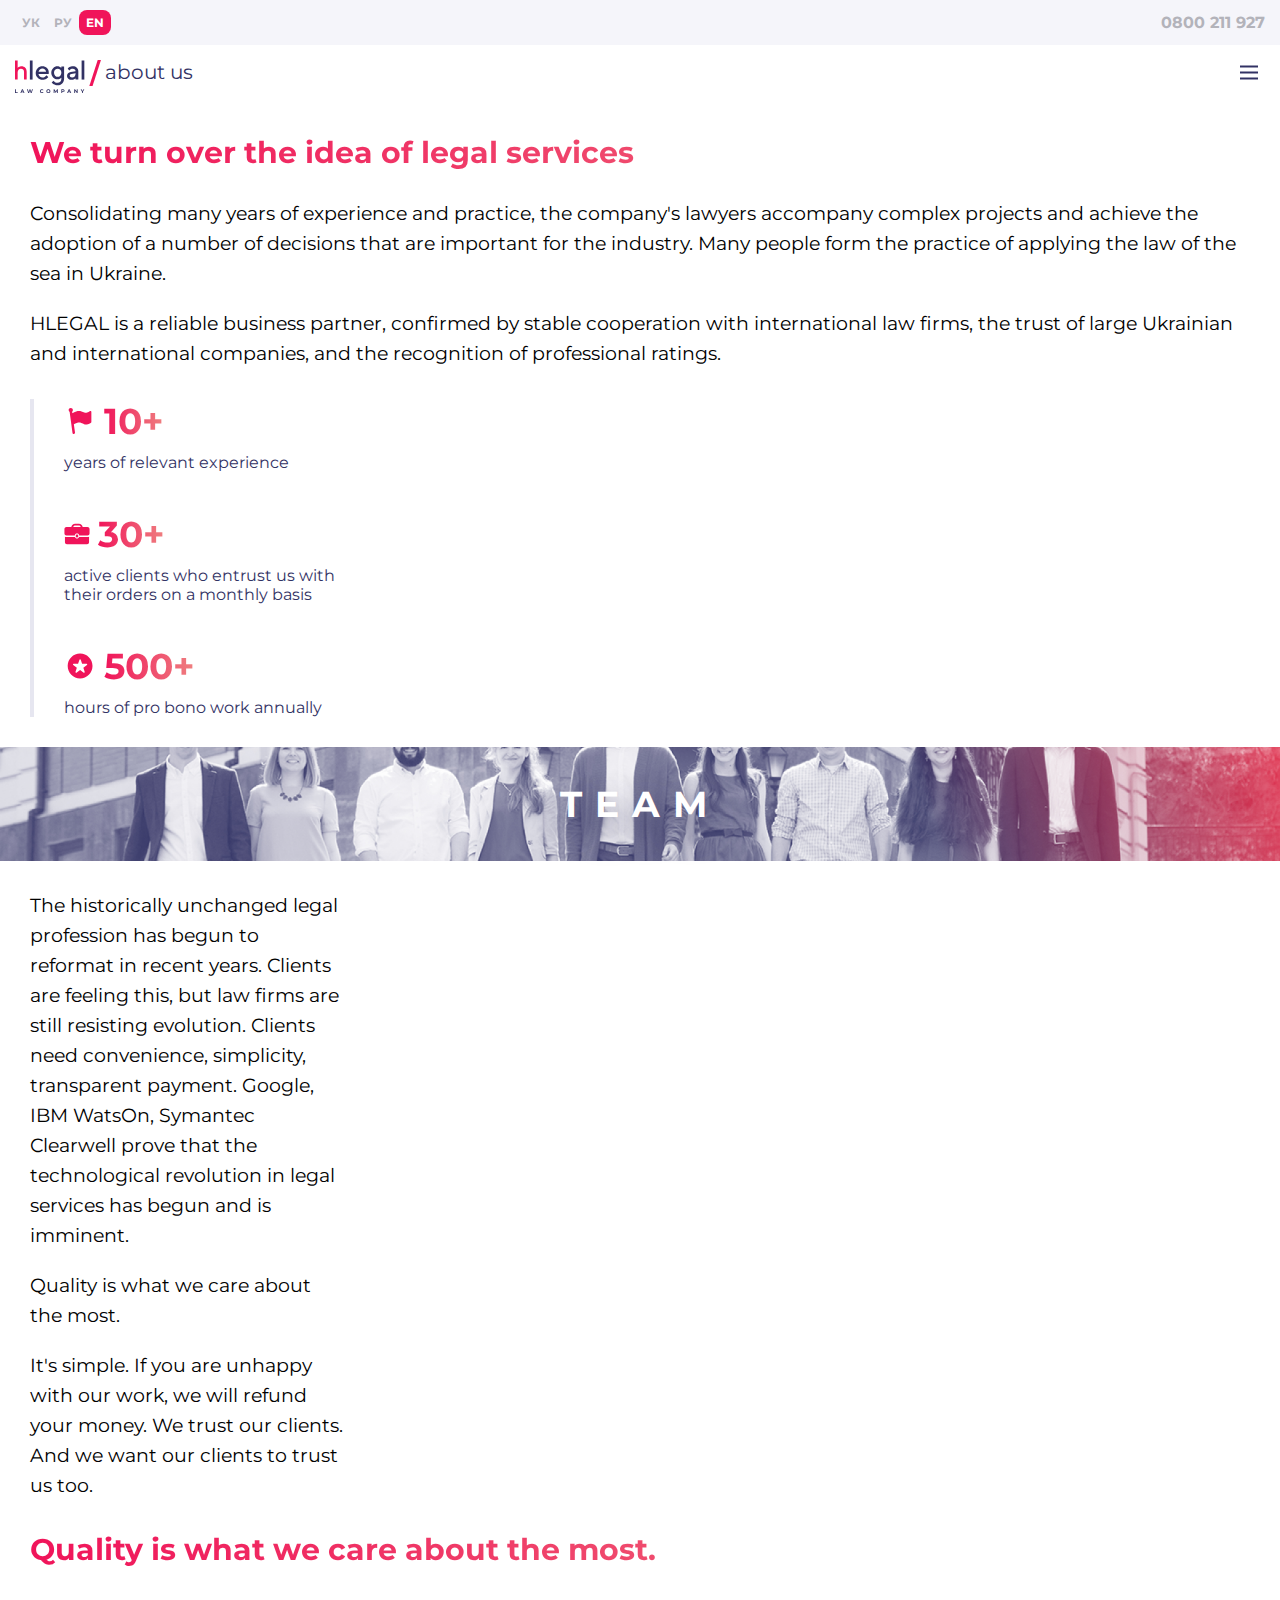
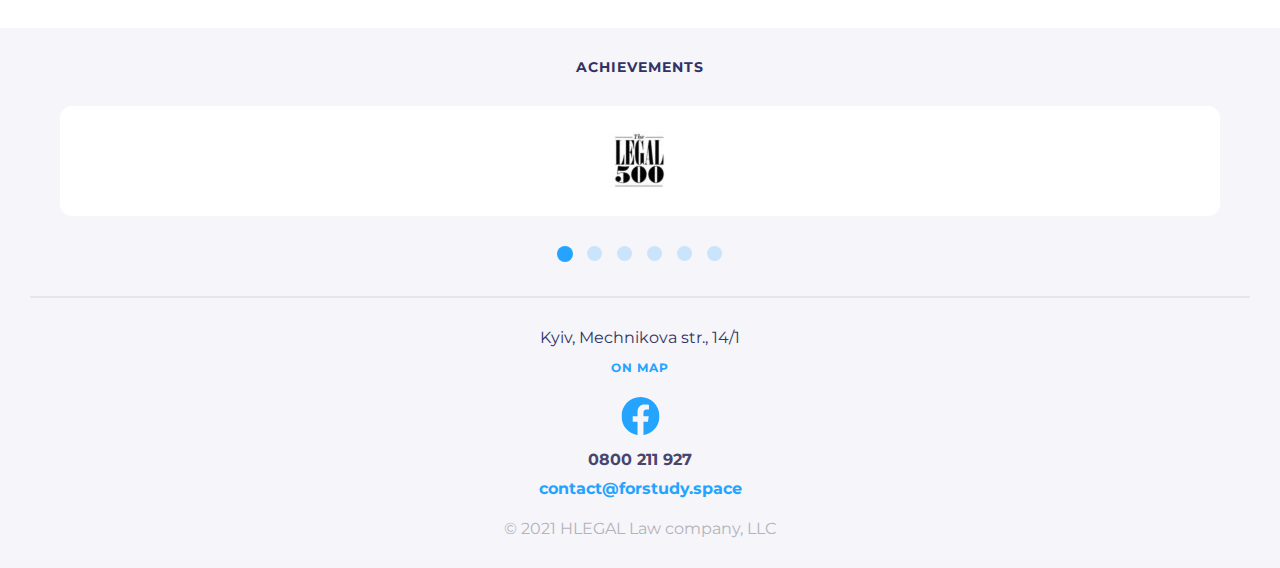
==== commit 42388277: "About-Page" ====
--- a/index.html
+++ b/index.html
@@ -254,5 +254,3 @@
     </footer>
 </body>
 </html>
-<svg class="switch1-bottom__about"
-            </svg>
--- a/src/css/style.css
+++ b/src/css/style.css
@@ -362,7 +362,7 @@
   opacity: 0.2;
   fill: #24A3FF;
 }
-.section-achievements .achievements-container-switch-list-item:hover svg.achievements-container-switch-list-item-elements {
+.section-achievements .achievements-container-switch-list-item-item:hover svg.achievements-container-switch-list-item-elements {
   transition: all 0.4s ease;
   opacity: 1;
   fill: #24A3FF;
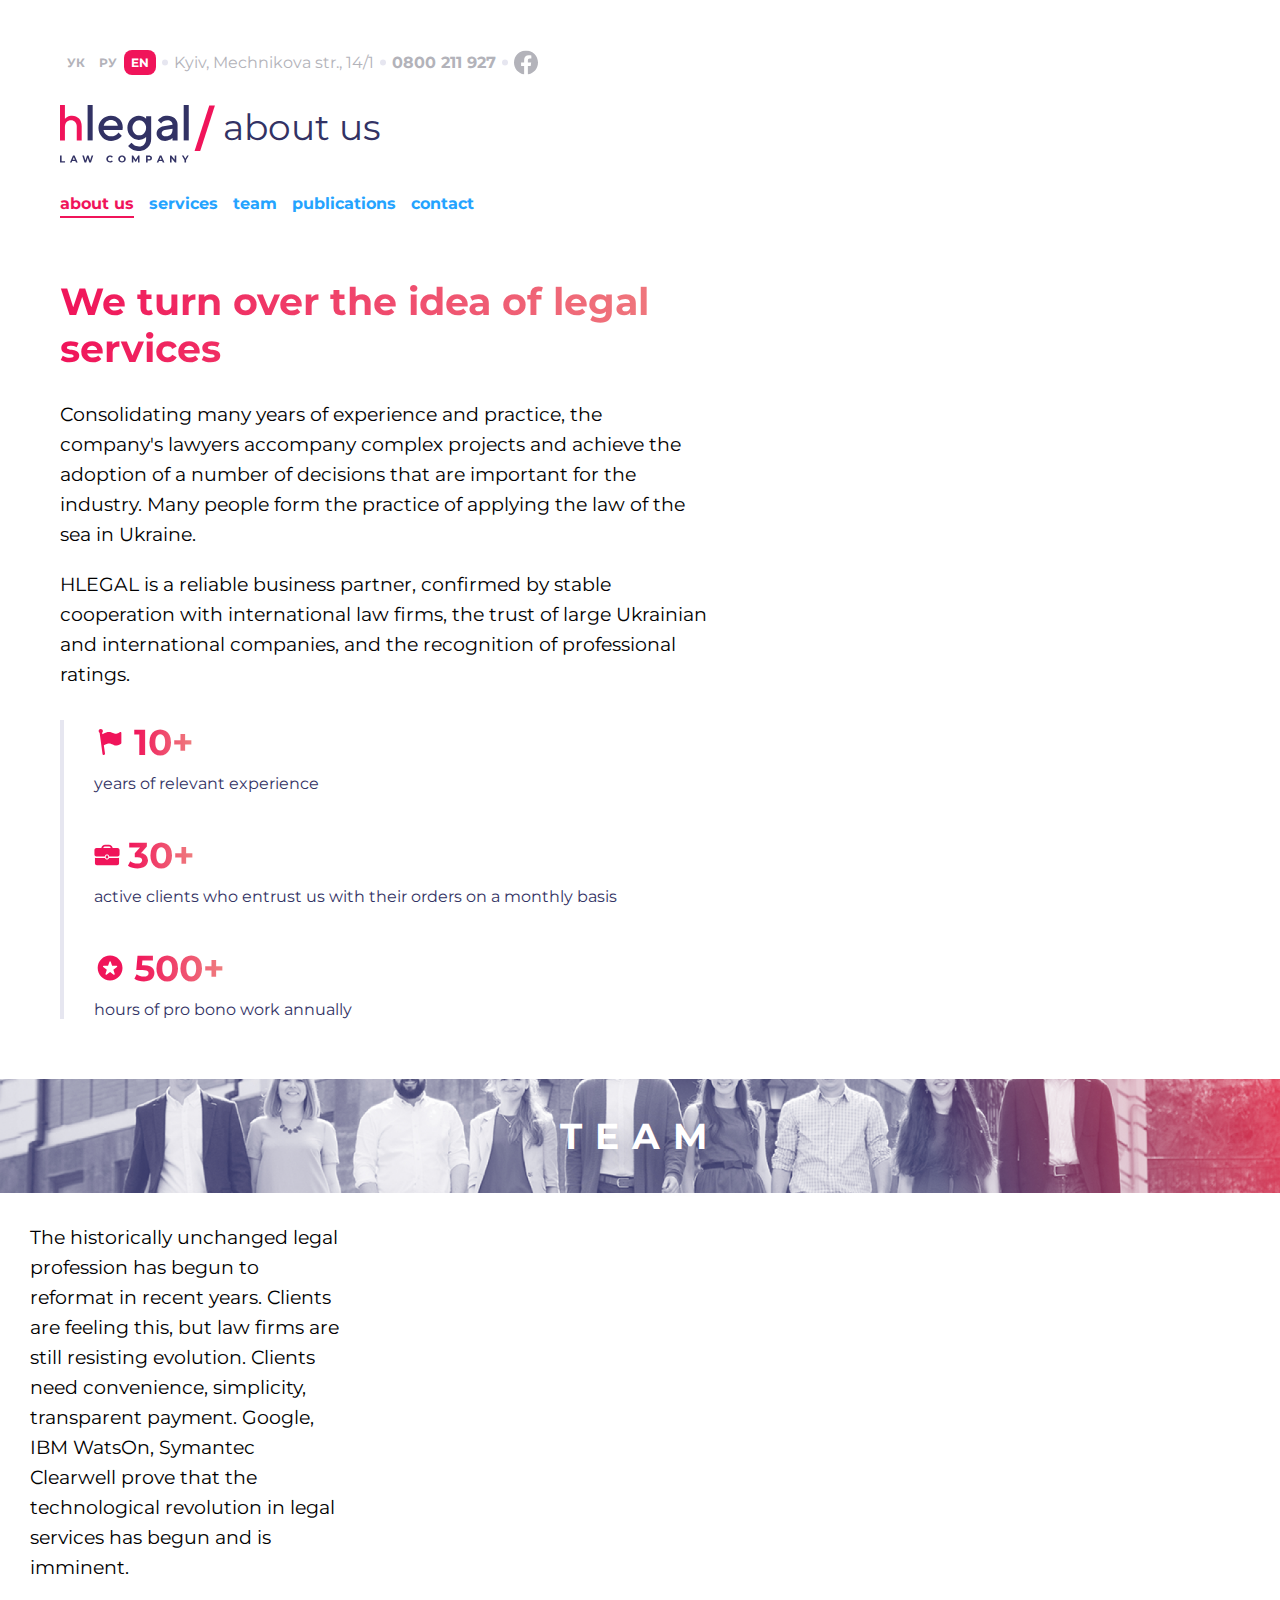
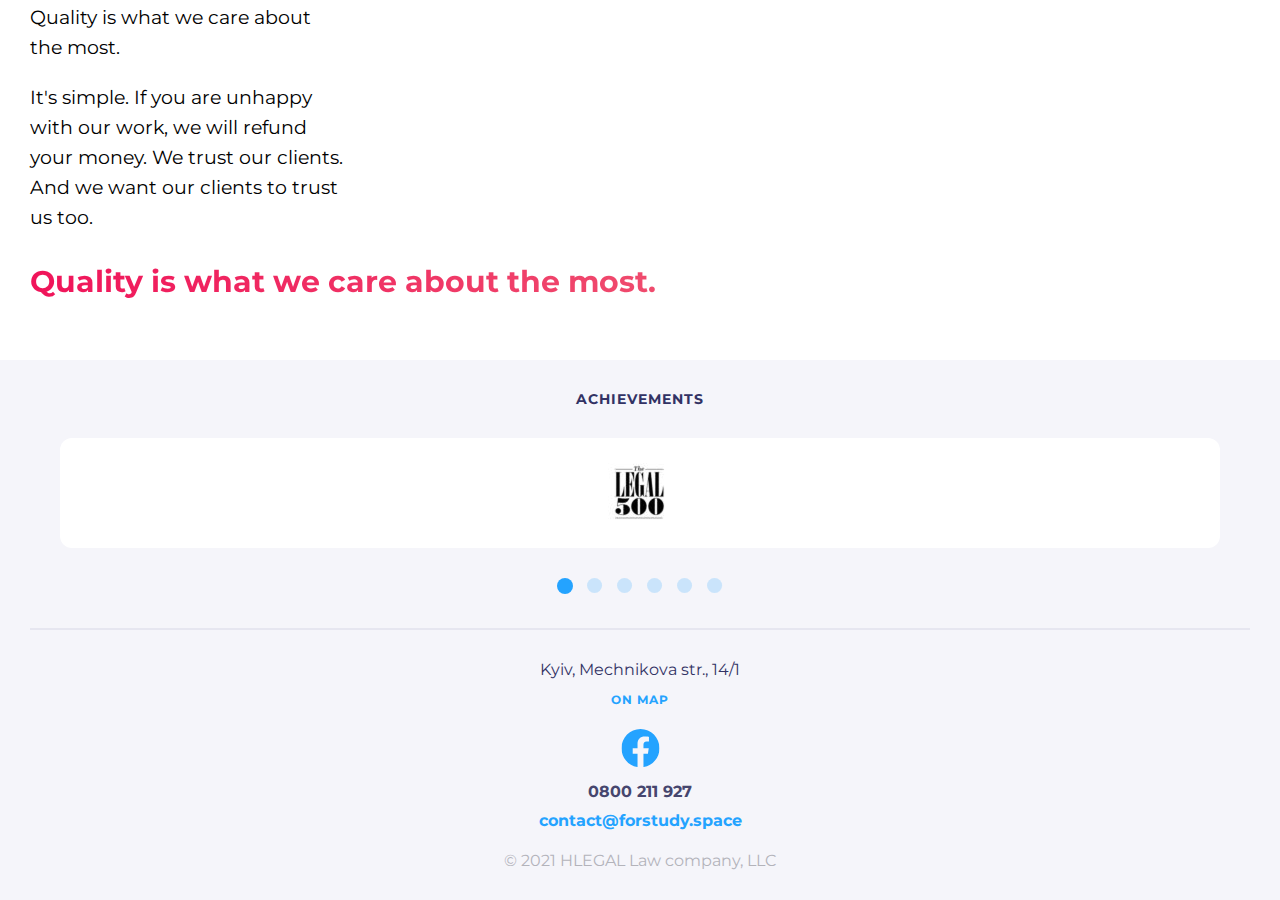
==== commit c7750a0f: "About-Page media 767px" ====
--- a/index.html
+++ b/index.html
@@ -34,7 +34,7 @@
                       <circle cx="3" cy="3.5" r="3" fill="#E6E6F0"/>
                     </svg>
                     <li class="contact-list-item contact-list-item--icon">
-                        <a class="contact-list-item-link" href="">
+                        <a class="contact-list-item-link" href="#">
                             <svg xmlns="http://www.w3.org/2000/svg" width="24" height="25" viewBox="0 0 24 25" fill="none">
                               <g clip-path="url(#clip0_169549_2924)">
                                 <path d="M24 12.5733C24 5.90541 18.6274 0.5 12 0.5C5.37258 0.5 0 5.90541 0 12.5733C0 18.5995 4.38823 23.5943 10.125 24.5V16.0633H7.07813V12.5733H10.125V9.91343C10.125 6.88755 11.9165 5.21615 14.6576 5.21615C15.9705 5.21615 17.3438 5.45195 17.3438 5.45195V8.42313H15.8306C14.3399 8.42313 13.875 9.35379 13.875 10.3086V12.5733H17.2031L16.6711 16.0633H13.875V24.5C19.6118 23.5943 24 18.5995 24 12.5733Z" fill="#B3B3BA"/>
@@ -90,7 +90,7 @@
             </div>
             <nav class="header-footer-nav">
                 <ul class="nav-list">
-                    <li class="nav-list-item">
+                    <li class="nav-list-item nav-list-item--active">
                         <a class="nav-list-item-link nav-list-item-link--active" href="#">about us</a>
                     </li>
                     <li class="nav-list-item">
@@ -119,7 +119,6 @@
             </div>
         </main>
         <aside class="section-info-aside">
-            <div class="border-left"></div>
             <ul class="aside-list">
                 <li class="aside-list-item">
                     <div class="aside-list-item-icon-info">
@@ -185,7 +184,7 @@
                     </svg>
                 </li>
                 <li class="achievements-container-switch-list-item">
-                    <svg class="achievements-container-switch-list-item-elements " xmlns="http://www.w3.org/2000/svg" width="16" height="16" viewBox="0 0 17 17" fill="none">
+                    <svg class="achievements-container-switch-list-item-elements" xmlns="http://www.w3.org/2000/svg" width="16" height="16" viewBox="0 0 17 17" fill="none">
                         <circle cx="8" cy="8" r="8"></circle>
                     </svg>
                 </li>
--- a/src/css/style.css
+++ b/src/css/style.css
@@ -163,10 +163,10 @@
   font-weight: 700;
   line-height: normal;
 }
-.header-top-contact .contact-list-item--icon {
-  display: none;
-}
-.header-top-contact .contact-list > svg {
+.header-top-contact .contact-list-item--icon .contact-list-item-link {
+  display: none;
+}
+.header-top-contact svg {
   display: none;
 }
 .header-footer {
@@ -201,6 +201,25 @@
 .header-footer-nav .nav-list {
   display: flex;
   gap: 15px;
+}
+.header-footer-nav .nav-list-item {
+  padding-bottom: 3px;
+  border-bottom: 2px solid transparent;
+}
+.header-footer-nav .nav-list-item-link {
+  color: #24A3FF;
+  font-size: 16px;
+  font-weight: 700;
+  line-height: normal;
+}
+.header-footer-nav .nav-list-item-link--active {
+  color: #F0145A;
+  font-size: 16px;
+  font-weight: 700;
+  line-height: normal;
+}
+.header-footer-nav .nav-list-item--active {
+  border-bottom: 2px solid #F0145A;
 }
 
 .section-info {
@@ -358,15 +377,15 @@
   align-items: center;
   gap: 14px;
 }
+.section-achievements .achievements-container-switch-list-item:hover svg.achievements-container-switch-list-item-elements {
+  transition: all 0.4s ease;
+  opacity: 1;
+  fill: #24A3FF;
+}
 .section-achievements .achievements-container-switch-list-item-elements {
   opacity: 0.2;
   fill: #24A3FF;
 }
-.section-achievements .achievements-container-switch-list-item-item:hover svg.achievements-container-switch-list-item-elements {
-  transition: all 0.4s ease;
-  opacity: 1;
-  fill: #24A3FF;
-}
 
 .footer {
   padding: 0 30px 30px;
@@ -430,4 +449,69 @@
   font-size: 16px;
   font-weight: 400;
   line-height: normal;
+}
+
+@media screen and (min-width: 767px) {
+  .header-top {
+    display: flex;
+    justify-content: start;
+    gap: 6px;
+    padding: 50px 60px 30px;
+    background-color: #fff;
+  }
+  .header-top-contact .contact-list svg {
+    display: block;
+  }
+  .header-top-contact .contact-list-item--address .contact-list-item-link {
+    display: block;
+  }
+  .header-top-contact .contact-list-item--icon .contact-list-item-link {
+    display: block;
+  }
+  .header-footer {
+    padding: 0 60px;
+    display: flex;
+    flex-direction: column;
+    align-items: flex-start;
+    gap: 30px;
+  }
+  .header-footer-logo .logo-link {
+    padding: 0;
+  }
+  .header-footer-logo .logo-link-svg {
+    max-width: 159px;
+  }
+  .header-footer-logo .logo-link-svg-element-1 {
+    width: 130px;
+  }
+  .header-footer-logo .logo-link-svg-element-2 {
+    width: 21px;
+  }
+  .header-footer-logo .logo-link-svg-element-3 {
+    width: 130px;
+  }
+  .header-footer-logo .logo-link-text {
+    font-size: 36px;
+  }
+  .header-footer-burger {
+    display: none;
+  }
+  .header-footer-nav {
+    display: block;
+  }
+  .section-info {
+    padding: 60px 60px 0;
+  }
+  .section-info-main {
+    max-width: 648px;
+  }
+  .section-info-main .main-header {
+    font-size: 38px;
+  }
+  .section-info-aside .aside-list {
+    max-width: none;
+  }
+  .section-team {
+    padding-top: 60px;
+  }
 }/*# sourceMappingURL=style.css.map */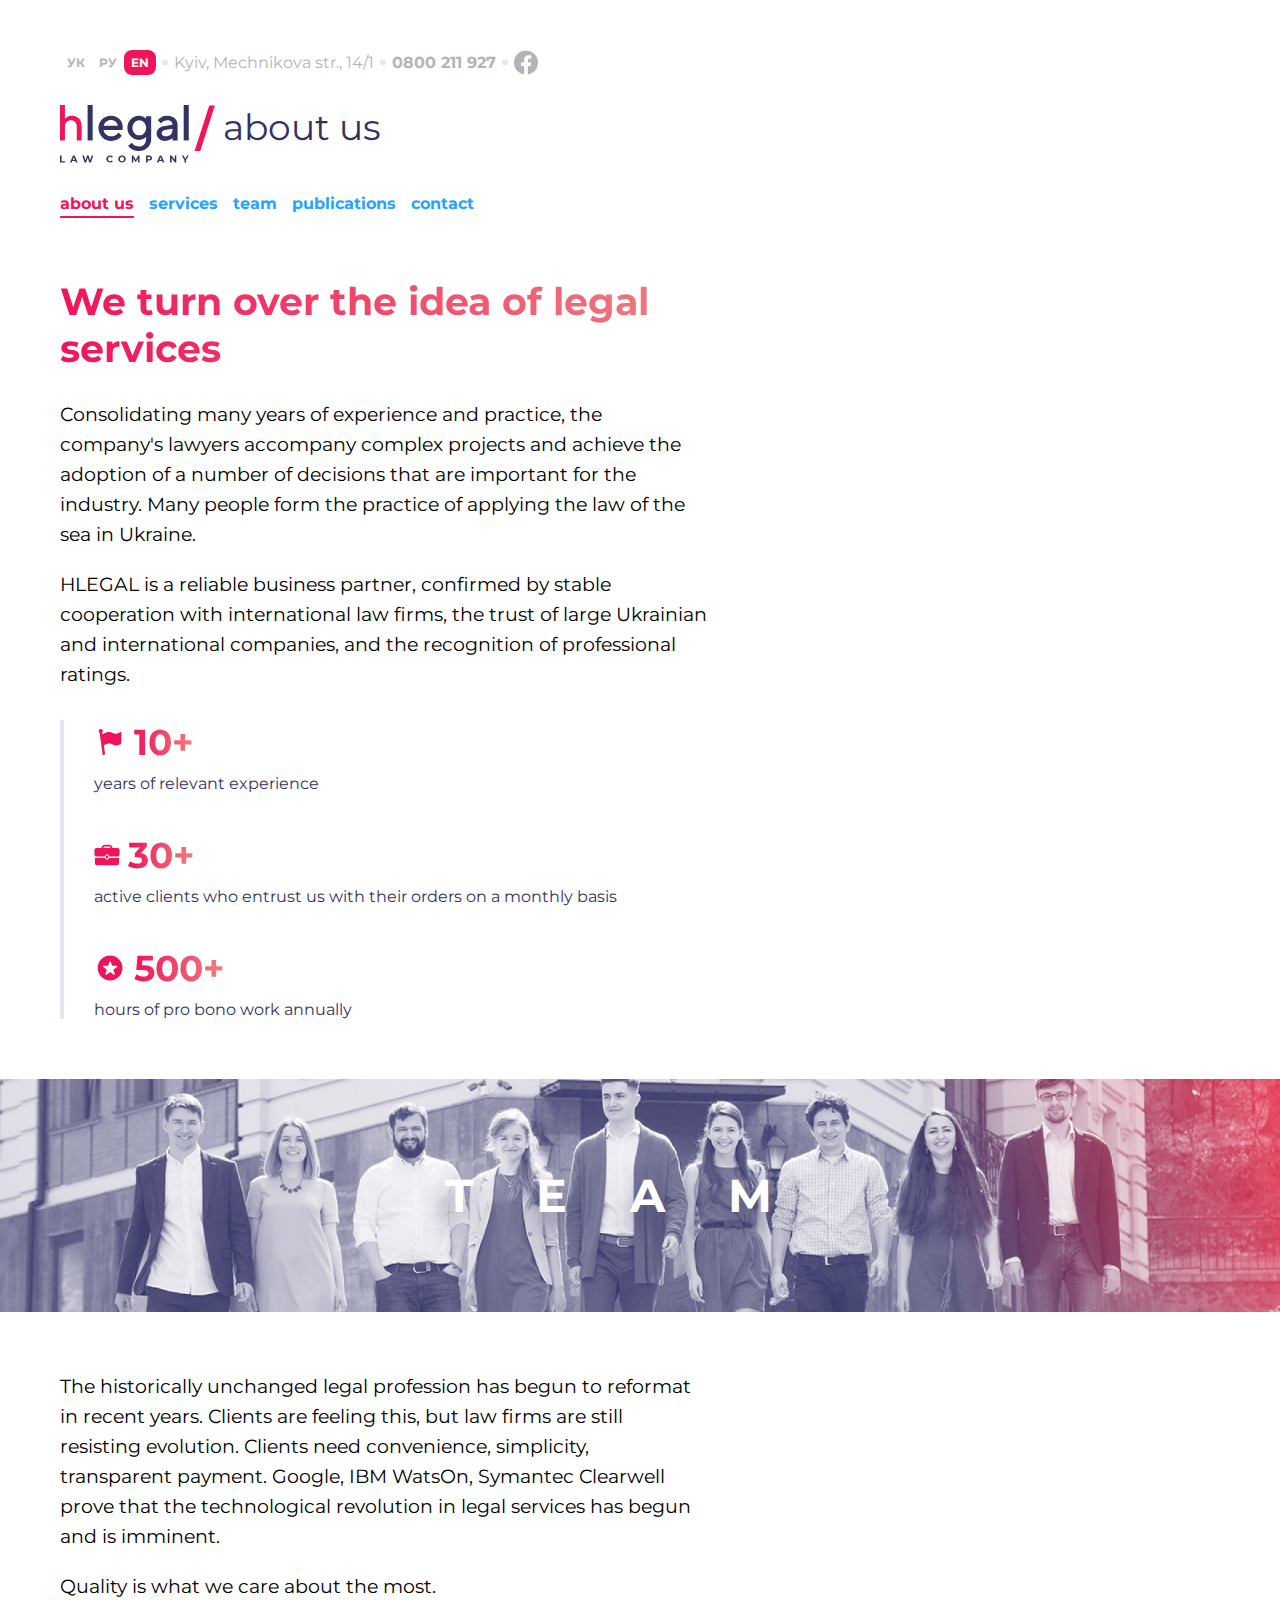
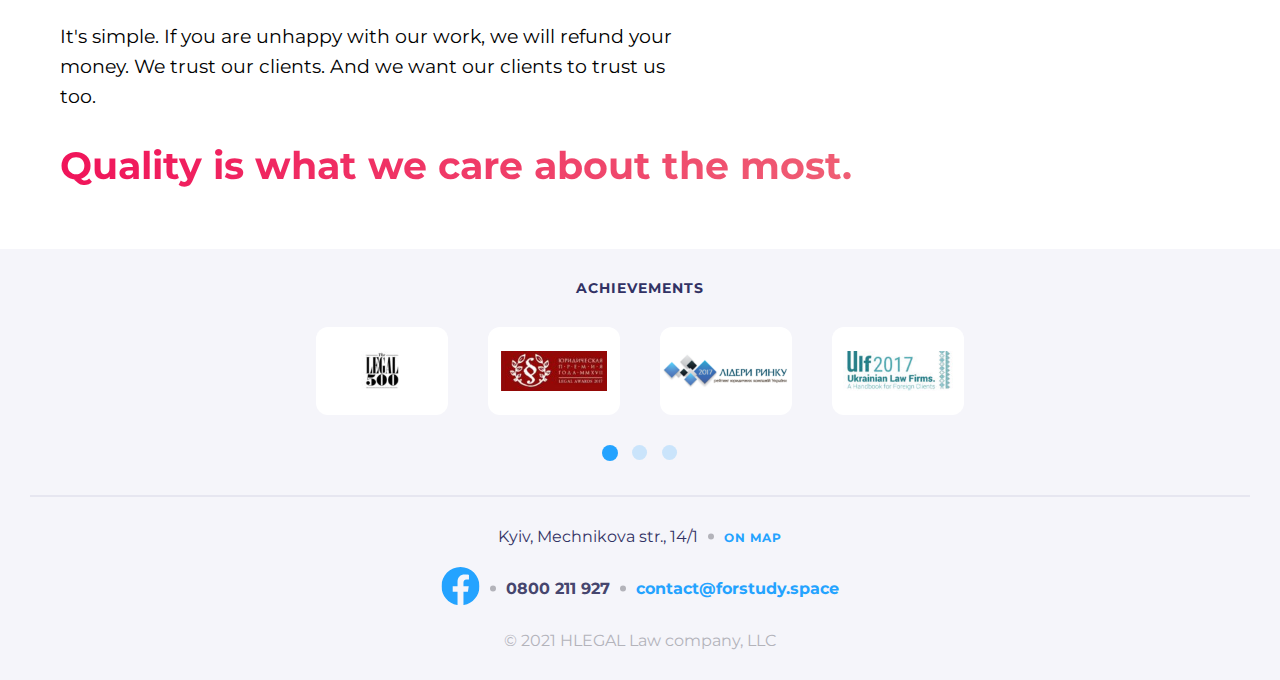
==== commit f64316a2: "Media Tablet SD" ====
--- a/index.html
+++ b/index.html
@@ -172,10 +172,18 @@
         <div class="achievements-container">
             <h4 class="achievements-container-header">achievements</h4>
             <div class="achievements-container-card">
-                <img src="./img/Achievment-1.png" alt="Achievements-1" class="achievements-container-card-img achievements-container-card-img1">
-                <img src="./img/Achievment-2.png" alt="Achievements-2" class="achievements-container-card-img achievements-container-card-img2">
-                <img src="./img/Achievment-3.png" alt="Achievements-3" class="achievements-container-card-img achievements-container-card-img3">
-                <img src="./img/Achievment-4.png" alt="Achievements-4" class="achievements-container-card-img achievements-container-card-img4">
+                <div class="achievements-container-card-block achievements-container-card-block-1">
+                    <img src="./img/Achievment-1.png" alt="Achievment-1">
+                </div>
+                <div class="achievements-container-card-block achievements-container-card-block-2">
+                    <img src="./img/Achievment-2.png" alt="Achievment-2">
+                </div>
+                <div class="achievements-container-card-block achievements-container-card-block-3">
+                    <img src="./img/Achievment-3.png" alt="Achievment-3">
+                </div>
+                <div class="achievements-container-card-block achievements-container-card-block-4">
+                    <img src="./img/Achievment-4.png" alt="Achievment-4">
+                </div>
             </div>
             <ul class="achievements-container-switch-list">
                 <li class="achievements-container-switch-list-item">
@@ -193,17 +201,17 @@
                         <circle cx="8" cy="8" r="8"></circle>
                     </svg>
                 </li>
-                <li class="achievements-container-switch-list-item">
-                    <svg class="achievements-container-switch-list-item-elements" xmlns="http://www.w3.org/2000/svg" width="16" height="16" viewBox="0 0 17 17" fill="none">
-                        <circle cx="8" cy="8" r="8"></circle>
-                    </svg>
-                </li>
-                <li class="achievements-container-switch-list-item">
-                    <svg class="achievements-container-switch-list-item-elements" xmlns="http://www.w3.org/2000/svg" width="16" height="16" viewBox="0 0 17 17" fill="none">
-                        <circle cx="8" cy="8" r="8"></circle>
-                    </svg>
-                </li>
-                <li class="achievements-container-switch-list-item">
+                <li class="achievements-container-switch-list-item achievements-container-switch-list-item--tablet_sd">
+                    <svg class="achievements-container-switch-list-item-elements" xmlns="http://www.w3.org/2000/svg" width="16" height="16" viewBox="0 0 17 17" fill="none">
+                        <circle cx="8" cy="8" r="8"></circle>
+                    </svg>
+                </li>
+                <li class="achievements-container-switch-list-item achievements-container-switch-list-item--tablet_sd">
+                    <svg class="achievements-container-switch-list-item-elements" xmlns="http://www.w3.org/2000/svg" width="16" height="16" viewBox="0 0 17 17" fill="none">
+                        <circle cx="8" cy="8" r="8"></circle>
+                    </svg>
+                </li>
+                <li class="achievements-container-switch-list-item achievements-container-switch-list-item--tablet_sd">
                     <svg class="achievements-container-switch-list-item-elements" xmlns="http://www.w3.org/2000/svg" width="16" height="16" viewBox="0 0 17 17" fill="none">
                         <circle cx="8" cy="8" r="8"></circle>
                       <circle opacity="0.2" cx="8.5" cy="8.0625" r="8"/>
@@ -220,6 +228,9 @@
                     <li class="container-contact-list-map-item container-contact-list-map-item--address">
                         <span class="container-contact-list-map-item-address">Kyiv, Mechnikova str., 14/1</span>
                     </li>
+                    <svg xmlns="http://www.w3.org/2000/svg" width="6" height="7" viewBox="0 0 6 7" fill="none">
+                      <circle cx="3" cy="3.6001" r="3" fill="#B3B3BA"/>
+                    </svg>
                     <li class="container-contact-list-map-item container-contact-list-map-item--link">
                         <a class="container-contact-list-map-item-link" href="#">On map</a>
                     </li>
@@ -239,9 +250,15 @@
                             </svg>
                         </a>
                     </li>
+                    <svg class="point" xmlns="http://www.w3.org/2000/svg" width="6" height="7" viewBox="0 0 6 7" fill="none">
+                      <circle cx="3" cy="3.6001" r="3" fill="#B3B3BA"/>
+                    </svg>
                     <li class="container-contact-list-item">
                         <a class="container-contact-list-item-number" href="tel:0800 211 927">0800 211 927</a>
                     </li>
+                    <svg class="point" xmlns="http://www.w3.org/2000/svg" width="6" height="7" viewBox="0 0 6 7" fill="none">
+                      <circle cx="3" cy="3.6001" r="3" fill="#B3B3BA"/>
+                    </svg>
                     <li class="container-contact-list-item">
                         <a class="container-contact-list-item-email" href="mailto:contact@forstudy.space">contact@forstudy.space</a>
                     </li>
--- a/src/css/style.css
+++ b/src/css/style.css
@@ -355,20 +355,29 @@
   text-transform: uppercase;
 }
 .section-achievements .achievements-container-card {
-  padding: 25px 0;
+  display: flex;
+  justify-content: center;
+  align-items: center;
+}
+.section-achievements .achievements-container-card-block {
+  padding: 24px 0;
+  border-radius: 12px;
+  min-width: 255px;
+  display: flex;
+  justify-content: center;
+  align-items: center;
   background-color: #FFF;
-  border-radius: 12px;
-  display: flex;
-  justify-content: center;
-  align-items: center;
-}
-.section-achievements .achievements-container-card-img2 {
-  display: none;
-}
-.section-achievements .achievements-container-card-img3 {
-  display: none;
-}
-.section-achievements .achievements-container-card-img4 {
+}
+.section-achievements .achievements-container-card-block-1 img {
+  width: 53px;
+}
+.section-achievements .achievements-container-card-block-2 {
+  display: none;
+}
+.section-achievements .achievements-container-card-block-3 {
+  display: none;
+}
+.section-achievements .achievements-container-card-block-4 {
   display: none;
 }
 .section-achievements .achievements-container-switch-list {
@@ -409,6 +418,9 @@
   align-items: center;
   gap: 10px;
 }
+.footer-container-contact .container-contact-list-map svg {
+  display: none;
+}
 .footer-container-contact .container-contact-list-map-item--address {
   color: #323264;
   font-size: 16px;
@@ -429,6 +441,9 @@
   justify-content: center;
   align-items: center;
   gap: 10px;
+}
+.footer-container-contact .container-contact-list svg.point {
+  display: none;
 }
 .footer-container-contact .container-contact-list-item-number {
   color: #46466E;
@@ -514,4 +529,54 @@
   .section-team {
     padding-top: 60px;
   }
+  .section-team-container {
+    min-width: 768px;
+    min-height: 233px;
+  }
+  .section-team-container-header {
+    font-size: 46px;
+    letter-spacing: 63px;
+  }
+  .section-info-more {
+    padding: 60px 60px 0;
+  }
+  .section-info-more .more-header-text {
+    max-width: 645px;
+  }
+  .section-info-more .more-header {
+    font-size: 38px;
+  }
+  .section-achievements .achievements-container-card {
+    gap: 40px;
+  }
+  .section-achievements .achievements-container-card-block {
+    display: flex;
+    justify-content: center;
+    align-items: center;
+    min-width: 132px;
+  }
+  .section-achievements .achievements-container-card-block-2 img {
+    width: 106px;
+  }
+  .section-achievements .achievements-container-card-block-3 img {
+    width: 130px;
+  }
+  .section-achievements .achievements-container-card-block-4 img {
+    width: 110px;
+  }
+  .section-achievements .achievements-container-switch-list-item--tablet_sd {
+    display: none;
+  }
+  .footer .footer-container-contact .container-contact-list-map {
+    flex-direction: row;
+  }
+  .footer .footer-container-contact .container-contact-list-map svg {
+    display: block;
+  }
+  .footer .footer-container-contact .container-contact-list {
+    flex-direction: row;
+  }
+  .footer .footer-container-contact .container-contact-list svg.point {
+    display: block;
+  }
 }/*# sourceMappingURL=style.css.map */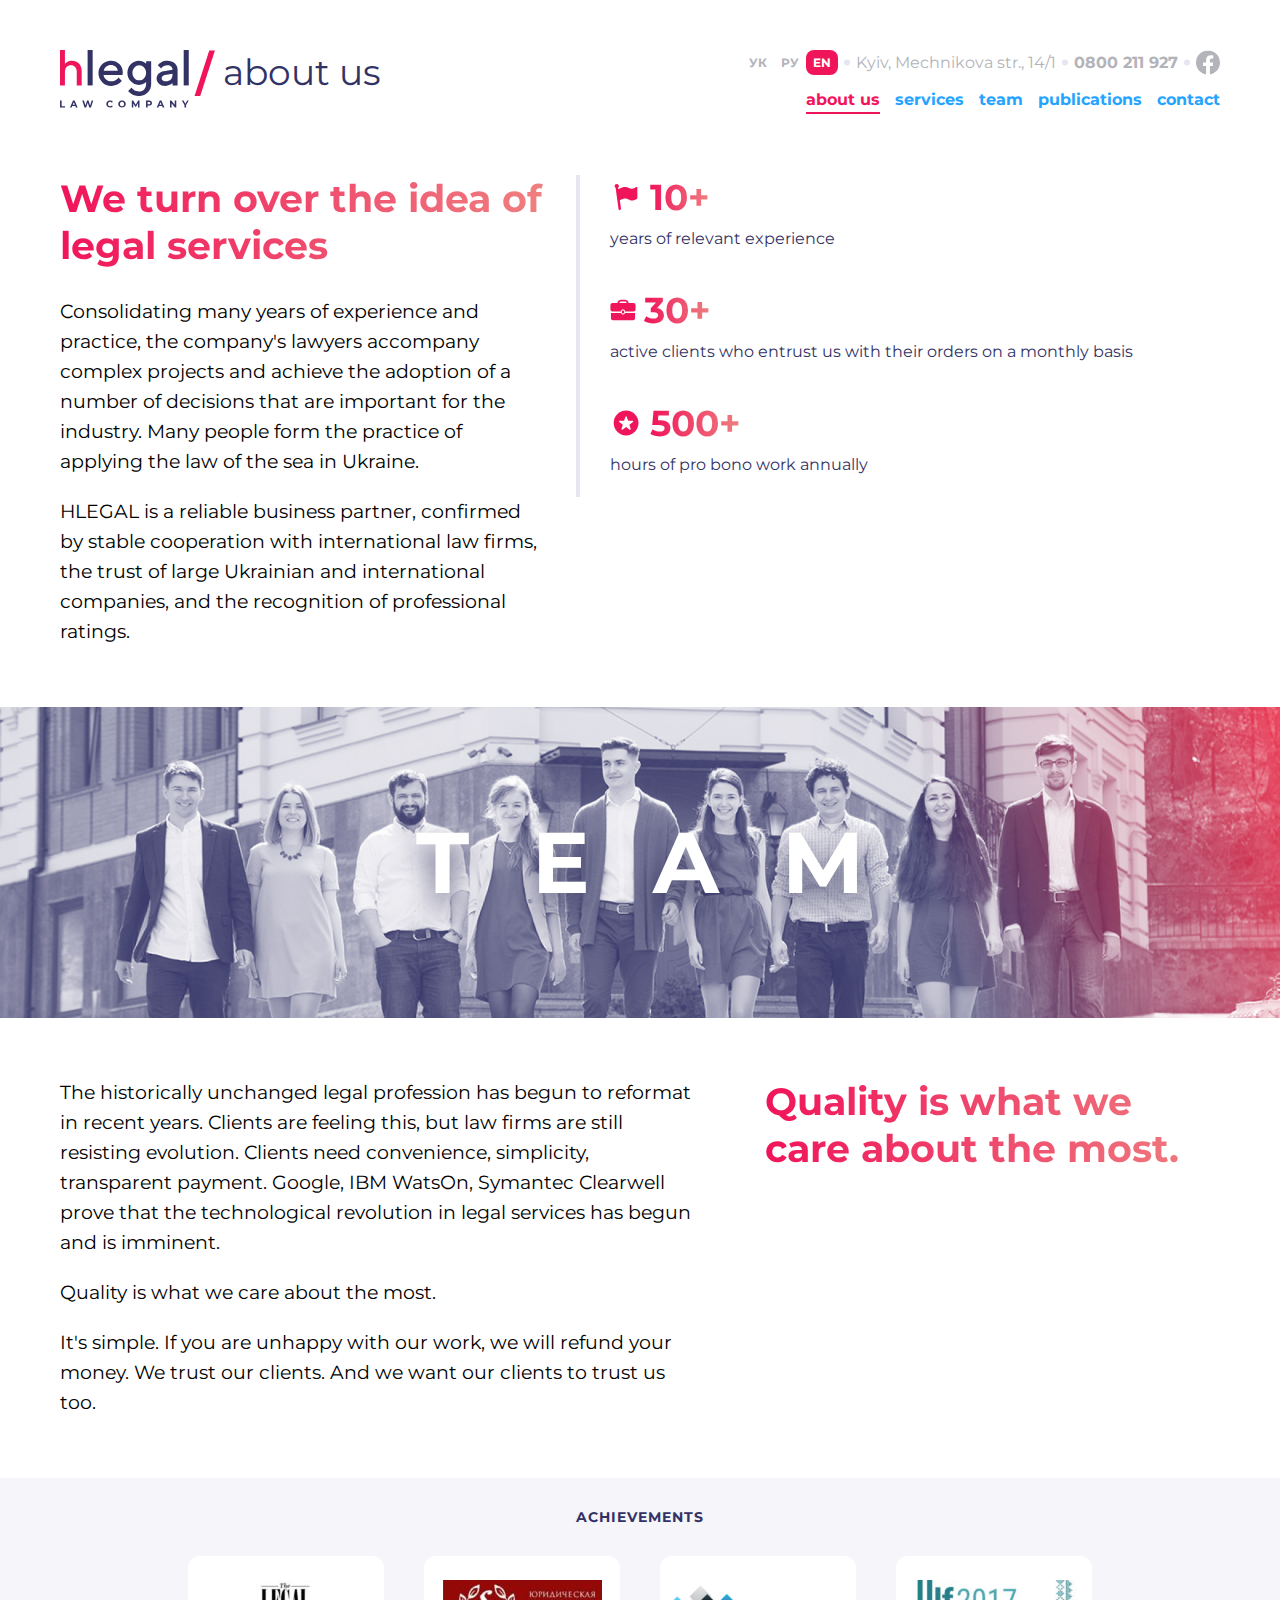
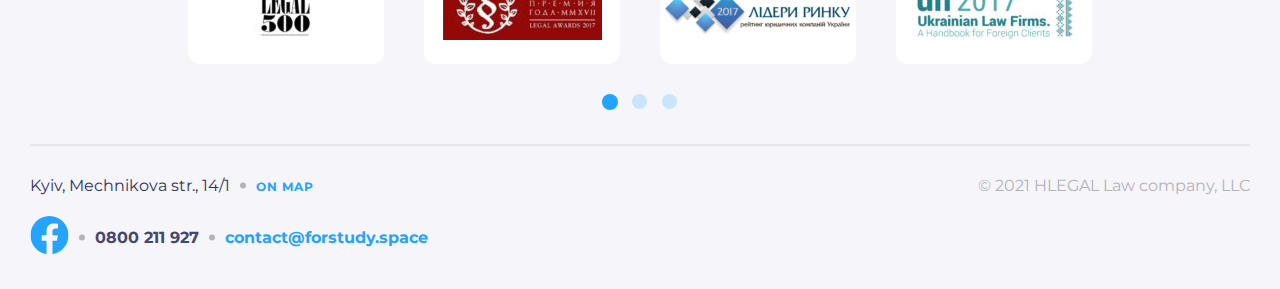
==== commit 3dcc1381: "About-Page Media Desktop HD" ====
--- a/index.html
+++ b/index.html
@@ -155,7 +155,10 @@
 
     <section class="section-team">
         <div class="section-team-container">
-             <h2 class="section-team-container-header">team</h2>
+             <span class="section-team-container-header">t</span>
+             <span class="section-team-container-header">e</span>
+             <span class="section-team-container-header">a</span>
+             <span class="section-team-container-header">m</span>
         </div>
     </section>
 
--- a/src/css/style.css
+++ b/src/css/style.css
@@ -296,6 +296,7 @@
   display: flex;
   justify-content: center;
   align-items: center;
+  gap: 13px;
 }
 .section-team-container-header {
   color: #FFF;
@@ -304,7 +305,6 @@
   font-style: normal;
   font-weight: 700;
   line-height: normal;
-  letter-spacing: 13px;
   text-transform: uppercase;
 }
 
@@ -468,7 +468,6 @@
 
 @media screen and (min-width: 767px) {
   .header-top {
-    display: flex;
     justify-content: start;
     gap: 6px;
     padding: 50px 60px 30px;
@@ -532,10 +531,10 @@
   .section-team-container {
     min-width: 768px;
     min-height: 233px;
+    gap: 63px;
   }
   .section-team-container-header {
     font-size: 46px;
-    letter-spacing: 63px;
   }
   .section-info-more {
     padding: 60px 60px 0;
@@ -579,4 +578,115 @@
   .footer .footer-container-contact .container-contact-list svg.point {
     display: block;
   }
+}
+@media screen and (min-width: 1023px) {
+  .header {
+    padding: 50px 60px 0;
+    display: flex;
+    flex-direction: row-reverse;
+    justify-content: space-between;
+    position: relative;
+  }
+  .header-top {
+    padding: 0;
+    align-items: flex-start;
+  }
+  .header-footer {
+    padding: 0 0 6px 0;
+  }
+  .header-footer-nav {
+    position: absolute;
+    right: 60px;
+    top: 90px;
+  }
+  .section-info {
+    flex-direction: row;
+  }
+  .section-info-main {
+    max-width: 486px;
+  }
+  .section-info-aside {
+    max-height: 322px;
+  }
+  .section-team-container {
+    min-width: 1034px;
+    min-height: 311px;
+    gap: 63px;
+  }
+  .section-team-container-header {
+    font-size: 86px;
+  }
+  .section-info-more {
+    flex-direction: row;
+    gap: 60px;
+  }
+  .section-info-more .more-header {
+    min-width: 362px;
+  }
+  .section-achievements .achievements-container-card-block {
+    min-width: 196px;
+  }
+  .section-achievements .achievements-container-card-block-1 img {
+    width: 80px;
+  }
+  .section-achievements .achievements-container-card-block-2 img {
+    width: 159px;
+  }
+  .section-achievements .achievements-container-card-block-3 img {
+    width: 195px;
+  }
+  .section-achievements .achievements-container-card-block-4 img {
+    width: 166px;
+  }
+  .footer .footer-container {
+    position: relative;
+  }
+  .footer .footer-container-contact {
+    align-items: flex-start;
+  }
+  .footer .footer-container-contact .container-footer-text {
+    position: absolute;
+    top: 30px;
+    right: 0;
+  }
+}
+@media screen and (min-width: 1919px) {
+  .header {
+    padding: 50px 160px 0;
+  }
+  .header-footer-nav {
+    right: 160px;
+  }
+  .section-info {
+    padding: 50px 280px 0;
+  }
+  .section-info-main {
+    max-width: 942px;
+  }
+  .section-team-container {
+    min-width: 1920px;
+    min-height: 584px;
+    gap: 63px;
+  }
+  .section-team-container-header {
+    font-size: 96px;
+  }
+  .section-info-more {
+    padding: 60px 280px 0;
+  }
+  .section-info-more .more-header {
+    max-width: 362px;
+  }
+  .section-info-more .more-header-text {
+    max-width: 938px;
+  }
+  .section-achievements .achievements-container {
+    padding: 30px 160px;
+  }
+  .section-achievements .achievements-container-card-block {
+    min-width: 370px;
+  }
+  .footer {
+    padding: 0 160px;
+  }
 }/*# sourceMappingURL=style.css.map */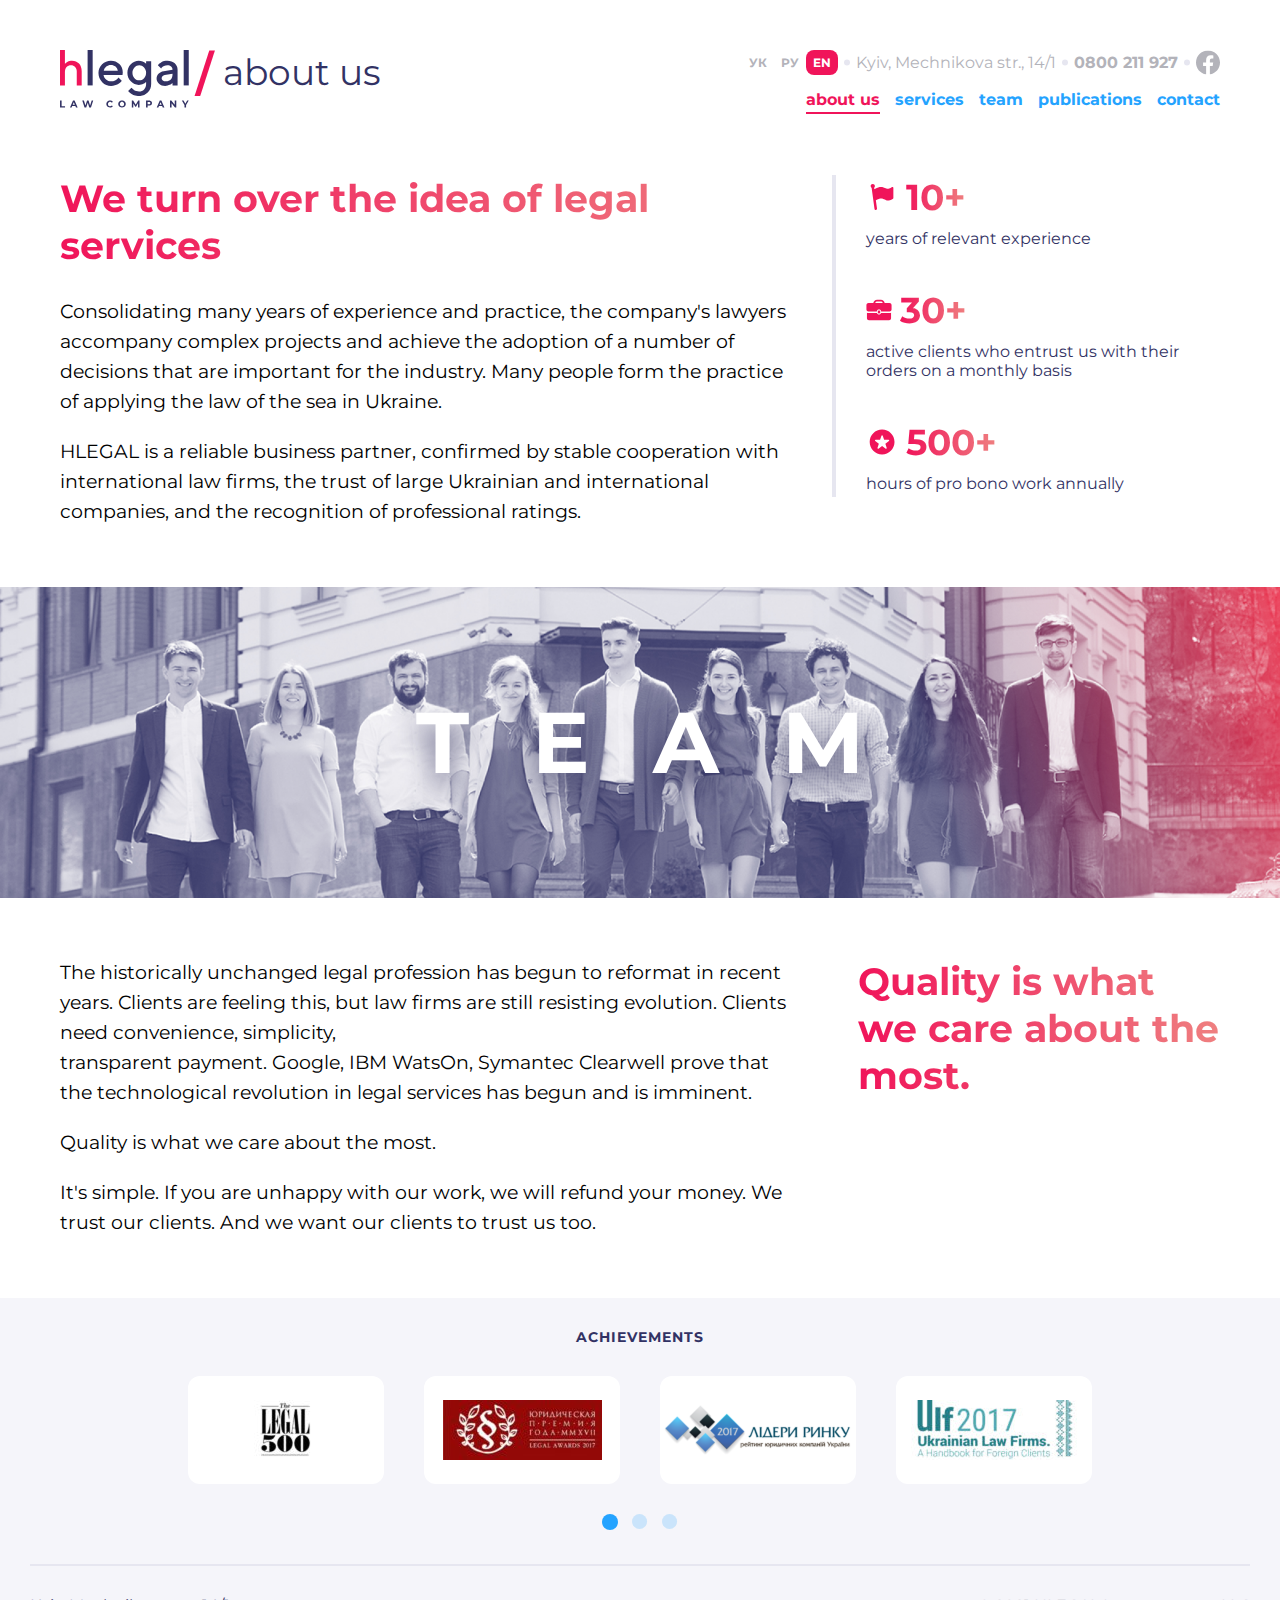
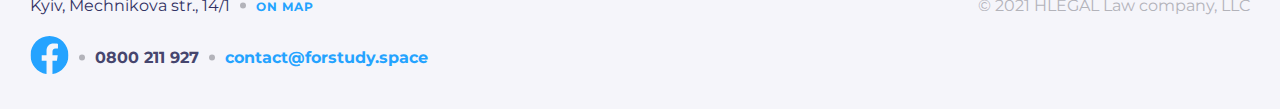
==== commit 356937ba: "About-Page" ====
--- a/index.html
+++ b/index.html
@@ -164,7 +164,7 @@
 
     <section class="section-info-more">
         <div class="more-header-text">
-            <p>The historically unchanged legal profession has begun to reformat in recent years. Clients are feeling this, but law firms are still resisting evolution. Clients need convenience, simplicity, transparent payment. Google, IBM WatsOn, Symantec Clearwell prove that the technological revolution in legal services has begun and is imminent.</p>
+            <p>The historically unchanged legal profession has begun to reformat in recent years. Clients are feeling this, but law firms are still resisting evolution. Clients need convenience, simplicity, <br> transparent payment. Google, IBM WatsOn, Symantec Clearwell prove that the technological revolution in legal services has begun and is imminent.</p>
             <p>Quality is what we care about the most.</p>
             <p>It's simple. If you are unhappy with our work, we will refund your money. We trust our clients. And we want our clients to trust us too.</p>
         </div>
--- a/src/css/style.css
+++ b/src/css/style.css
@@ -256,7 +256,7 @@
 }
 .section-info-aside .aside-list {
   margin-left: 30px;
-  max-width: 281px;
+  min-width: 281px;
   display: flex;
   flex-direction: column;
   gap: 40px;
@@ -315,7 +315,6 @@
   gap: 30px;
 }
 .section-info-more .more-header-text {
-  max-width: 315px;
   display: flex;
   flex-direction: column;
   gap: 20px;
@@ -466,7 +465,7 @@
   line-height: normal;
 }
 
-@media screen and (min-width: 767px) {
+@media screen and (min-width: 768px) {
   .header-top {
     justify-content: start;
     gap: 6px;
@@ -493,7 +492,7 @@
     padding: 0;
   }
   .header-footer-logo .logo-link-svg {
-    max-width: 159px;
+    min-width: 159px;
   }
   .header-footer-logo .logo-link-svg-element-1 {
     width: 130px;
@@ -517,13 +516,10 @@
     padding: 60px 60px 0;
   }
   .section-info-main {
-    max-width: 648px;
+    min-width: 648px;
   }
   .section-info-main .main-header {
     font-size: 38px;
-  }
-  .section-info-aside .aside-list {
-    max-width: none;
   }
   .section-team {
     padding-top: 60px;
@@ -540,7 +536,7 @@
     padding: 60px 60px 0;
   }
   .section-info-more .more-header-text {
-    max-width: 645px;
+    min-width: 645px;
   }
   .section-info-more .more-header {
     font-size: 38px;
@@ -579,7 +575,7 @@
     display: block;
   }
 }
-@media screen and (min-width: 1023px) {
+@media screen and (min-width: 1024px) {
   .header {
     padding: 50px 60px 0;
     display: flex;
@@ -603,10 +599,11 @@
     flex-direction: row;
   }
   .section-info-main {
-    max-width: 486px;
+    min-width: 486px;
   }
   .section-info-aside {
     max-height: 322px;
+    min-width: 388px;
   }
   .section-team-container {
     min-width: 1034px;
@@ -623,6 +620,9 @@
   .section-info-more .more-header {
     min-width: 362px;
   }
+  .section-info-more .more-header-text {
+    min-width: 482px;
+  }
   .section-achievements .achievements-container-card-block {
     min-width: 196px;
   }
@@ -650,7 +650,7 @@
     right: 0;
   }
 }
-@media screen and (min-width: 1919px) {
+@media screen and (min-width: 1920px) {
   .header {
     padding: 50px 160px 0;
   }
@@ -661,7 +661,7 @@
     padding: 50px 280px 0;
   }
   .section-info-main {
-    max-width: 942px;
+    min-width: 942px;
   }
   .section-team-container {
     min-width: 1920px;
@@ -675,10 +675,10 @@
     padding: 60px 280px 0;
   }
   .section-info-more .more-header {
-    max-width: 362px;
+    min-width: 362px;
   }
   .section-info-more .more-header-text {
-    max-width: 938px;
+    min-width: 938px;
   }
   .section-achievements .achievements-container {
     padding: 30px 160px;
@@ -689,4 +689,44 @@
   .footer {
     padding: 0 160px;
   }
+}
+@media screen and (min-width: 1440px) {
+  .header {
+    padding: 50px 60px 0;
+  }
+  .header-footer-nav {
+    right: 60px;
+  }
+  .section-info {
+    padding: 50px 180px 0;
+  }
+  .section-info-main {
+    min-width: 662px;
+  }
+  .section-team-container {
+    min-width: 1440px;
+    min-height: 438px;
+    gap: 63px;
+  }
+  .section-team-container-header {
+    font-size: 96px;
+  }
+  .section-info-more {
+    padding: 60px 180px 0;
+  }
+  .section-info-more .more-header {
+    min-width: 362px;
+  }
+  .section-info-more .more-header-text {
+    min-width: 658px;
+  }
+  .section-achievements .achievements-container {
+    padding: 30px 60px;
+  }
+  .section-achievements .achievements-container-card-block {
+    min-width: 300px;
+  }
+  .footer {
+    padding: 0 60px 30px;
+  }
 }/*# sourceMappingURL=style.css.map */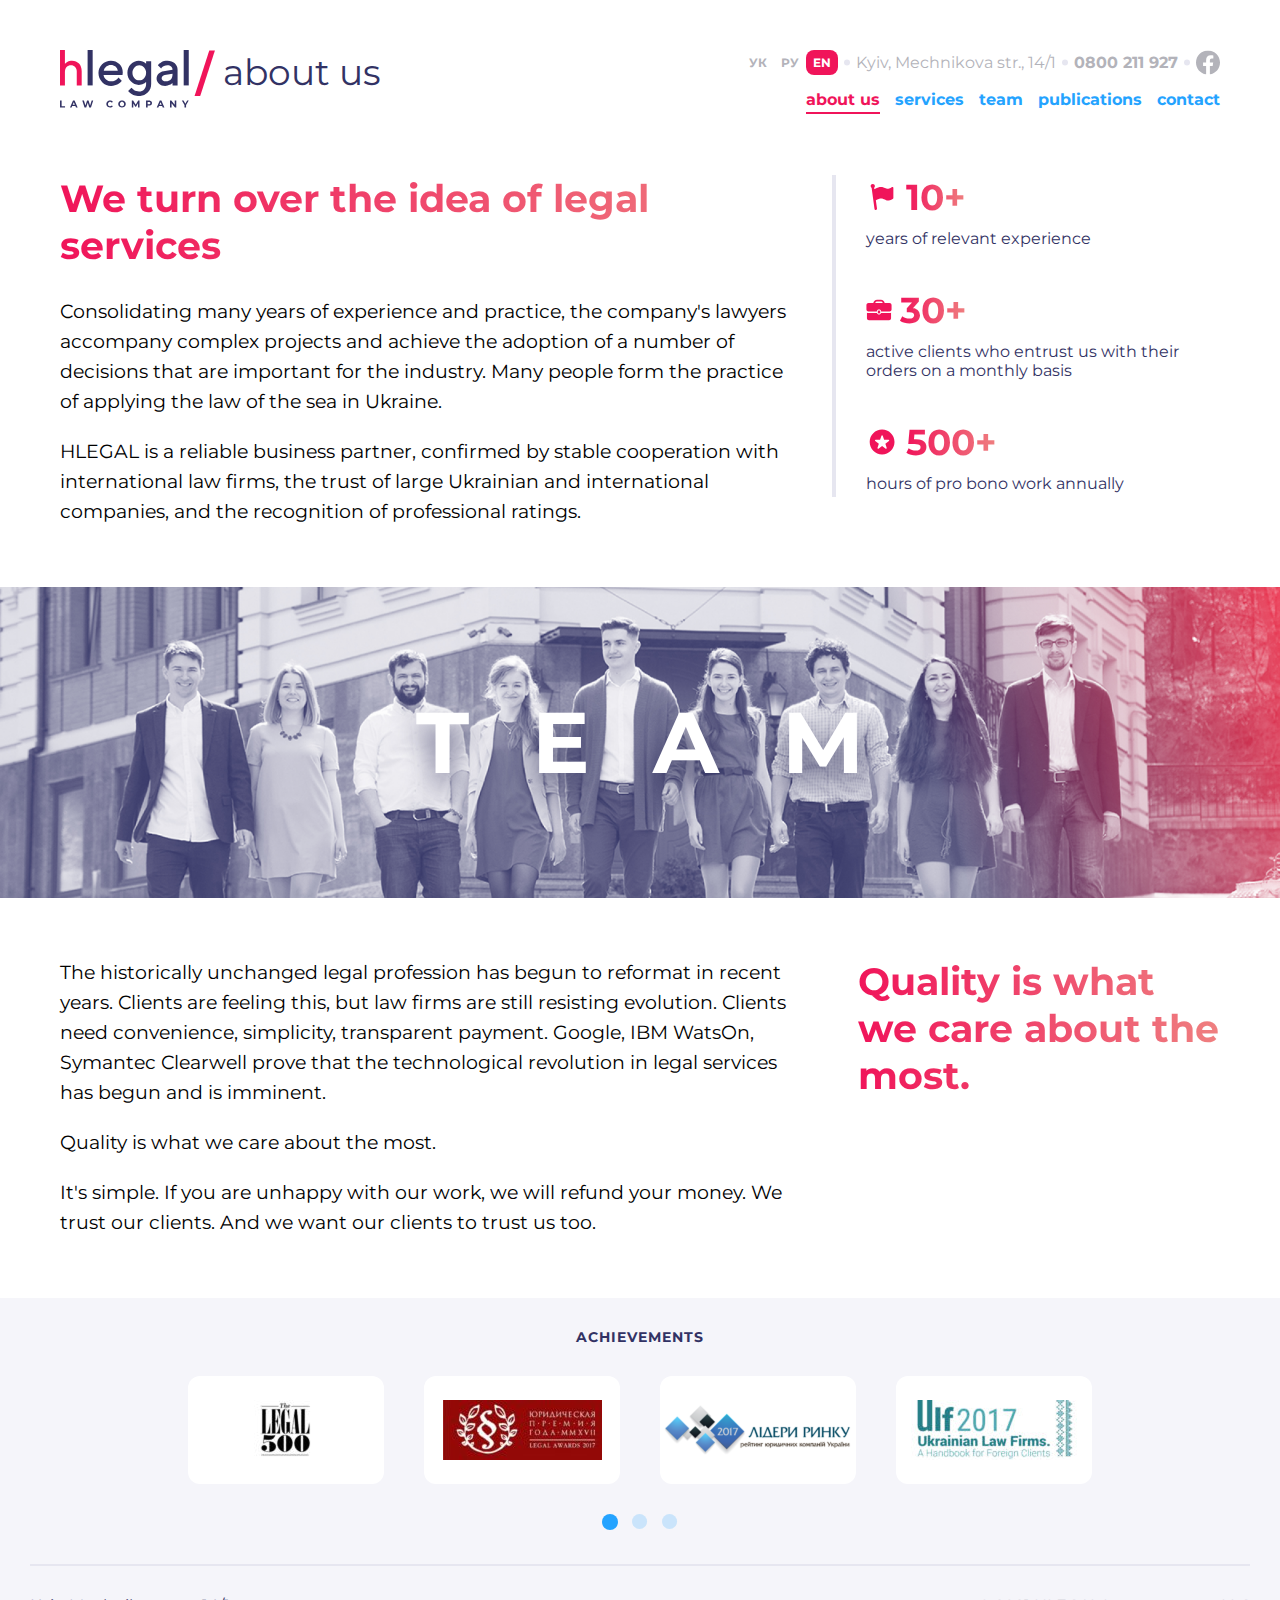
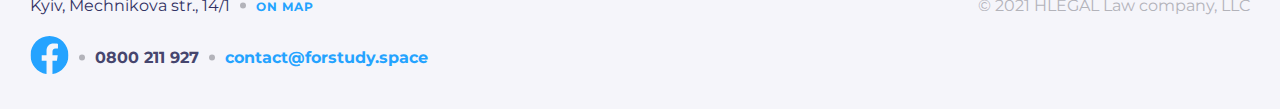
==== commit 4ddefa08: "About-Page" ====
--- a/index.html
+++ b/index.html
@@ -164,7 +164,7 @@
 
     <section class="section-info-more">
         <div class="more-header-text">
-            <p>The historically unchanged legal profession has begun to reformat in recent years. Clients are feeling this, but law firms are still resisting evolution. Clients need convenience, simplicity, <br> transparent payment. Google, IBM WatsOn, Symantec Clearwell prove that the technological revolution in legal services has begun and is imminent.</p>
+            <p>The historically unchanged legal profession has begun to reformat in recent years. Clients are feeling this, but law firms are still resisting evolution. Clients need convenience, simplicity, transparent payment. Google, IBM WatsOn, Symantec Clearwell prove that the technological revolution in legal services has begun and is imminent.</p>
             <p>Quality is what we care about the most.</p>
             <p>It's simple. If you are unhappy with our work, we will refund your money. We trust our clients. And we want our clients to trust us too.</p>
         </div>
